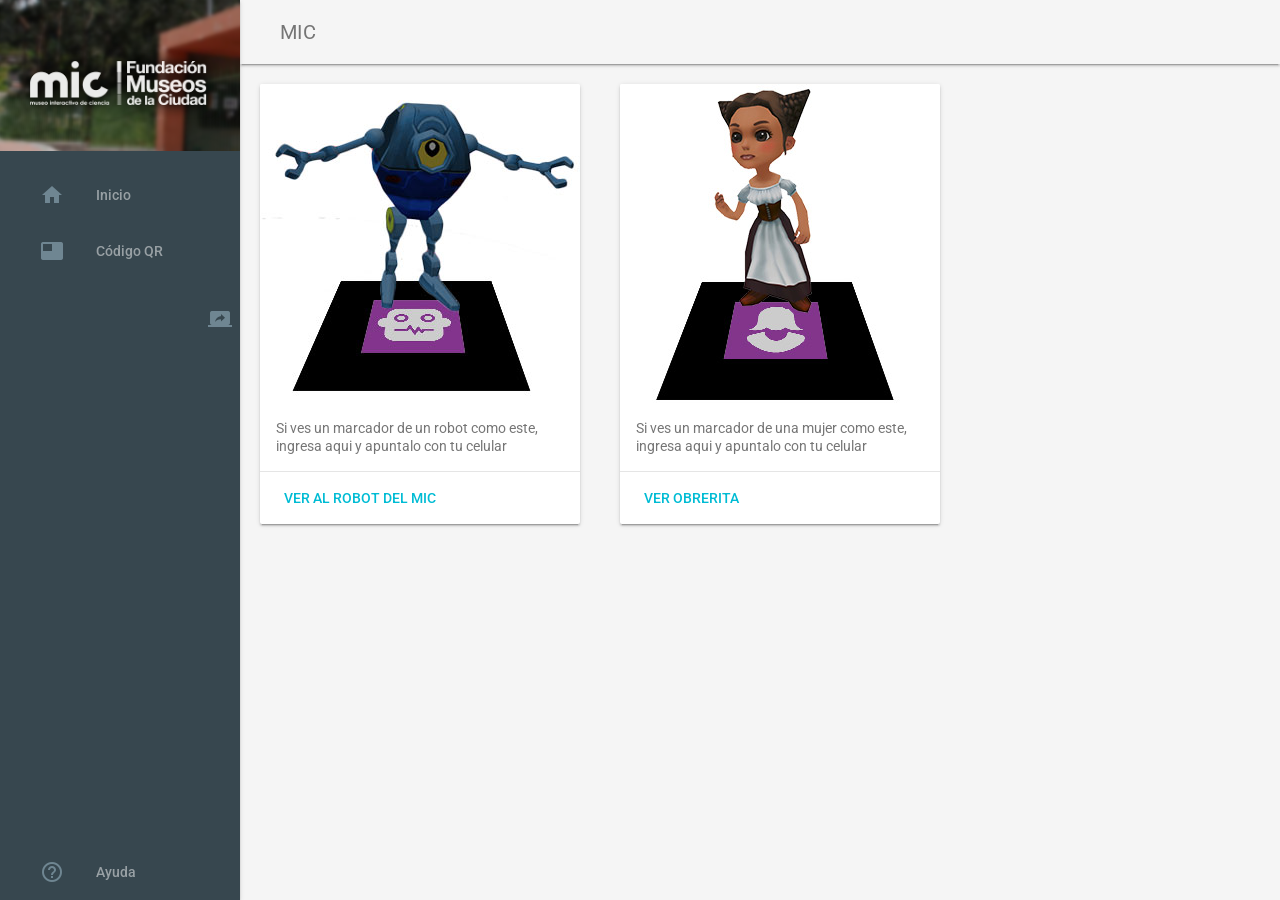
==== www/ar.html @ 8c967449 "Add files via upload" ====
<!doctype html>
<!--
  Material Design Lite
  Copyright 2015 Google Inc. All rights reserved.

  Licensed under the Apache License, Version 2.0 (the "License");
  you may not use this file except in compliance with the License.
  You may obtain a copy of the License at

      https://www.apache.org/licenses/LICENSE-2.0

  Unless required by applicable law or agreed to in writing, software
  distributed under the License is distributed on an "AS IS" BASIS,
  WITHOUT WARRANTIES OR CONDITIONS OF ANY KIND, either express or implied.
  See the License for the specific language governing permissions and
  limitations under the License
-->
<html lang="en">
  <head>
    <meta charset="utf-8">
    <meta http-equiv="X-UA-Compatible" content="IE=edge">
    <meta name="description" content="A front-end template that helps you build fast, modern mobile web apps.">
    <meta name="viewport" content="width=device-width, initial-scale=1.0, minimum-scale=1.0">
    <title>MIC</title>

    <!-- Add to homescreen for Chrome on Android -->
    <meta name="mobile-web-app-capable" content="yes">
    <link rel="icon" sizes="192x192" href="images/android-desktop.png">

    <!-- Add to homescreen for Safari on iOS -->
    <meta name="apple-mobile-web-app-capable" content="yes">
    <meta name="apple-mobile-web-app-status-bar-style" content="black">
    <meta name="apple-mobile-web-app-title" content="Material Design Lite">
    <link rel="apple-touch-icon-precomposed" href="images/ios-desktop.png">

    <!-- Tile icon for Win8 (144x144 + tile color) -->
    <meta name="msapplication-TileImage" content="images/touch/ms-touch-icon-144x144-precomposed.png">
    <meta name="msapplication-TileColor" content="#3372DF">

    <link rel="shortcut icon" href="images/favicon.png">

    <!-- SEO: If your mobile URL is different from the desktop URL, add a canonical link to the desktop page https://developers.google.com/webmasters/smartphone-sites/feature-phones -->
    <!--
    <link rel="canonical" href="http://www.example.com/">
    -->

    <link rel="stylesheet" href="https://fonts.googleapis.com/css?family=Roboto:regular,bold,italic,thin,light,bolditalic,black,medium&amp;lang=en">
    <link rel="stylesheet" href="https://fonts.googleapis.com/icon?family=Material+Icons">
    <link rel="stylesheet" href="css/material.cyan-light_blue.min.css">
    <link rel="stylesheet" href="css/styles.css">
    <style>
    #view-source {
      position: fixed;
      display: block;
      right: 0;
      bottom: 0;
      margin-right: 40px;
      margin-bottom: 40px;
      z-index: 900;
    }
	

.demo-card-square.mdl-card {
  width: 320px;
  height: 440px;
  float:left;
  margin:20px;
}
.demo-card-square > .mdl-card__title_robot {
  color: #fff;
  background:
    url('img/robot.jpg') ;
}
.demo-card-square > .mdl-card__title_obrera {
  color: #fff;
  background:
    url('img/obrera.jpg') ;
}


    </style>
    
   <script type="text/javascript" src="js/checkConnection.js"></script>
  
  </head>
  
  <body onload="onLoad()" style="height:100%"> 
  
    <div class="demo-layout mdl-layout mdl-js-layout mdl-layout--fixed-drawer mdl-layout--fixed-header">
      <header class="demo-header mdl-layout__header mdl-color--grey-100 mdl-color-text--grey-600">
        <div class="mdl-layout__header-row">
          <span class="mdl-layout-title">MIC</span>
          <div class="mdl-layout-spacer"></div>          
        </div>
      </header>
      <div class="demo-drawer mdl-layout__drawer mdl-color--blue-grey-900 mdl-color-text--blue-grey-50">
        <header class="demo-drawer-header">
          <img src="img/logoMIC.png" alt="logo">          
        </header>
        <nav class="demo-navigation mdl-navigation mdl-color--blue-grey-800">
          <a class="mdl-navigation__link" href="index.html"><i class="mdl-color-text--blue-grey-400 material-icons" role="presentation">home</i>Inicio</a>
          <a class="mdl-navigation__link" href="qrcode.html"><i class="mdl-color-text--blue-grey-400 material-icons" role="presentation">featured_video</i>Código QR</a>
          <a class="mdl-navigation__link" href="ar_scanner.html"><i class="mdl-color-text--blue-grey-400 material-icons" role="presentation">mobile_screen_share</i>Realidad aumentada</a>
          
          <div class="mdl-layout-spacer"></div>
          <a class="mdl-navigation__link" href="ayuda.html"><i class="mdl-color-text--blue-grey-400 material-icons" role="presentation">help_outline</i>Ayuda<span class="visuallyhidden">Help</span></a>
        </nav>
      </div>
      <main class="mdl-layout__content mdl-color--grey-100">
           
      <!--begin marker1 -->
      	<!-- Square card -->
        <div class="demo-card-square mdl-card mdl-shadow--2dp">
          <div class="mdl-card__title_robot mdl-card--expand">
            <h2 class="mdl-card__title-text">Update</h2>
          </div>
          <div class="mdl-card__supporting-text">
            Si ves un marcador de un robot como este, ingresa aqui y apuntalo con tu celular  
          </div>
          <div class="mdl-card__actions mdl-card--border">
            <a class="mdl-button mdl-button--colored mdl-js-button mdl-js-ripple-effect" href="ar_scanner.html">
              Ver al robot del MIC
            </a>
          </div>
        </div>
        <!-- begin marker 2 -->
  
       <!-- Square card -->        
        <div class="demo-card-square mdl-card mdl-shadow--2dp">
          <div class="mdl-card__title_obrera mdl-card--expand">
            <h2 class="mdl-card__title-text">Update</h2>
          </div>
          <div class="mdl-card__supporting-text">
            Si ves un marcador de una mujer como este, ingresa aqui y apuntalo con tu celular
          </div>
          <div class="mdl-card__actions mdl-card--border">
            <a class="mdl-button mdl-button--colored mdl-js-button mdl-js-ripple-effect" href="ar_scanner.html">
              Ver Obrerita
            </a>
          </div>
        </div>   
        <!-- end markers --> 
    
      </main>
    </div> 
    <script type="text/javascript" src="cordova.js"></script>
    <script src="js/material.min.js"></script>
  </body>
</html>
---- www/css/material.cyan-light_blue.min.css ----
/**
 * material-design-lite - Material Design Components in CSS, JS and HTML
 * @version v1.3.0
 * @license Apache-2.0
 * @copyright 2015 Google, Inc.
 * @link https://github.com/google/material-design-lite
 */
@charset "UTF-8";html{color:rgba(0,0,0,.87)}::-moz-selection{background:#b3d4fc;text-shadow:none}::selection{background:#b3d4fc;text-shadow:none}hr{display:block;height:1px;border:0;border-top:1px solid #ccc;margin:1em 0;padding:0}audio,canvas,iframe,img,svg,video{vertical-align:middle}fieldset{border:0;margin:0;padding:0}textarea{resize:vertical}.browserupgrade{margin:.2em 0;background:#ccc;color:#000;padding:.2em 0}.hidden{display:none!important}.visuallyhidden{border:0;clip:rect(0 0 0 0);height:1px;margin:-1px;overflow:hidden;padding:0;position:absolute;width:1px}.visuallyhidden.focusable:active,.visuallyhidden.focusable:focus{clip:auto;height:auto;margin:0;overflow:visible;position:static;width:auto}.invisible{visibility:hidden}.clearfix:before,.clearfix:after{content:" ";display:table}.clearfix:after{clear:both}@media print{*,*:before,*:after,*:first-letter{background:transparent!important;color:#000!important;box-shadow:none!important}a,a:visited{text-decoration:underline}a[href]:after{content:" (" attr(href)")"}abbr[title]:after{content:" (" attr(title)")"}a[href^="#"]:after,a[href^="javascript:"]:after{content:""}pre,blockquote{border:1px solid #999;page-break-inside:avoid}thead{display:table-header-group}tr,img{page-break-inside:avoid}img{max-width:100%!important}p,h2,h3{orphans:3;widows:3}h2,h3{page-break-after:avoid}}a,.mdl-accordion,.mdl-button,.mdl-card,.mdl-checkbox,.mdl-dropdown-menu,.mdl-icon-toggle,.mdl-item,.mdl-radio,.mdl-slider,.mdl-switch,.mdl-tabs__tab{-webkit-tap-highlight-color:transparent;-webkit-tap-highlight-color:rgba(255,255,255,0)}html{width:100%;height:100%;-ms-touch-action:manipulation;touch-action:manipulation}body{width:100%;min-height:100%}main{display:block}*[hidden]{display:none!important}html,body{font-family:"Helvetica","Arial",sans-serif;font-size:14px;font-weight:400;line-height:20px}h1,h2,h3,h4,h5,h6,p{padding:0}h1 small,h2 small,h3 small,h4 small,h5 small,h6 small{font-family:"Roboto","Helvetica","Arial",sans-serif;font-weight:400;line-height:1.35;letter-spacing:-.02em;opacity:.54;font-size:.6em}h1{font-size:56px;line-height:1.35;letter-spacing:-.02em;margin:24px 0}h1,h2{font-family:"Roboto","Helvetica","Arial",sans-serif;font-weight:400}h2{font-size:45px;line-height:48px}h2,h3{margin:24px 0}h3{font-size:34px;line-height:40px}h3,h4{font-family:"Roboto","Helvetica","Arial",sans-serif;font-weight:400}h4{font-size:24px;line-height:32px;-moz-osx-font-smoothing:grayscale;margin:24px 0 16px}h5{font-size:20px;font-weight:500;line-height:1;letter-spacing:.02em}h5,h6{font-family:"Roboto","Helvetica","Arial",sans-serif;margin:24px 0 16px}h6{font-size:16px;letter-spacing:.04em}h6,p{font-weight:400;line-height:24px}p{font-size:14px;letter-spacing:0;margin:0 0 16px}a{color:rgb(64,196,255);font-weight:500}blockquote{font-family:"Roboto","Helvetica","Arial",sans-serif;position:relative;font-size:24px;font-weight:300;font-style:italic;line-height:1.35;letter-spacing:.08em}blockquote:before{position:absolute;left:-.5em;content:'“'}blockquote:after{content:'”';margin-left:-.05em}mark{background-color:#f4ff81}dt{font-weight:700}address{font-size:12px;line-height:1;font-style:normal}address,ul,ol{font-weight:400;letter-spacing:0}ul,ol{font-size:14px;line-height:24px}.mdl-typography--display-4,.mdl-typography--display-4-color-contrast{font-family:"Roboto","Helvetica","Arial",sans-serif;font-size:112px;font-weight:300;line-height:1;letter-spacing:-.04em}.mdl-typography--display-4-color-contrast{opacity:.54}.mdl-typography--display-3,.mdl-typography--display-3-color-contrast{font-family:"Roboto","Helvetica","Arial",sans-serif;font-size:56px;font-weight:400;line-height:1.35;letter-spacing:-.02em}.mdl-typography--display-3-color-contrast{opacity:.54}.mdl-typography--display-2,.mdl-typography--display-2-color-contrast{font-family:"Roboto","Helvetica","Arial",sans-serif;font-size:45px;font-weight:400;line-height:48px}.mdl-typography--display-2-color-contrast{opacity:.54}.mdl-typography--display-1,.mdl-typography--display-1-color-contrast{font-family:"Roboto","Helvetica","Arial",sans-serif;font-size:34px;font-weight:400;line-height:40px}.mdl-typography--display-1-color-contrast{opacity:.54}.mdl-typography--headline,.mdl-typography--headline-color-contrast{font-family:"Roboto","Helvetica","Arial",sans-serif;font-size:24px;font-weight:400;line-height:32px;-moz-osx-font-smoothing:grayscale}.mdl-typography--headline-color-contrast{opacity:.87}.mdl-typography--title,.mdl-typography--title-color-contrast{font-family:"Roboto","Helvetica","Arial",sans-serif;font-size:20px;font-weight:500;line-height:1;letter-spacing:.02em}.mdl-typography--title-color-contrast{opacity:.87}.mdl-typography--subhead,.mdl-typography--subhead-color-contrast{font-family:"Roboto","Helvetica","Arial",sans-serif;font-size:16px;font-weight:400;line-height:24px;letter-spacing:.04em}.mdl-typography--subhead-color-contrast{opacity:.87}.mdl-typography--body-2,.mdl-typography--body-2-color-contrast{font-size:14px;font-weight:700;line-height:24px;letter-spacing:0}.mdl-typography--body-2-color-contrast{opacity:.87}.mdl-typography--body-1,.mdl-typography--body-1-color-contrast{font-size:14px;font-weight:400;line-height:24px;letter-spacing:0}.mdl-typography--body-1-color-contrast{opacity:.87}.mdl-typography--body-2-force-preferred-font,.mdl-typography--body-2-force-preferred-font-color-contrast{font-family:"Roboto","Helvetica","Arial",sans-serif;font-size:14px;font-weight:500;line-height:24px;letter-spacing:0}.mdl-typography--body-2-force-preferred-font-color-contrast{opacity:.87}.mdl-typography--body-1-force-preferred-font,.mdl-typography--body-1-force-preferred-font-color-contrast{font-family:"Roboto","Helvetica","Arial",sans-serif;font-size:14px;font-weight:400;line-height:24px;letter-spacing:0}.mdl-typography--body-1-force-preferred-font-color-contrast{opacity:.87}.mdl-typography--caption,.mdl-typography--caption-force-preferred-font{font-size:12px;font-weight:400;line-height:1;letter-spacing:0}.mdl-typography--caption-force-preferred-font{font-family:"Roboto","Helvetica","Arial",sans-serif}.mdl-typography--caption-color-contrast,.mdl-typography--caption-force-preferred-font-color-contrast{font-size:12px;font-weight:400;line-height:1;letter-spacing:0;opacity:.54}.mdl-typography--caption-force-preferred-font-color-contrast,.mdl-typography--menu{font-family:"Roboto","Helvetica","Arial",sans-serif}.mdl-typography--menu{font-size:14px;font-weight:500;line-height:1;letter-spacing:0}.mdl-typography--menu-color-contrast{opacity:.87}.mdl-typography--menu-color-contrast,.mdl-typography--button,.mdl-typography--button-color-contrast{font-family:"Roboto","Helvetica","Arial",sans-serif;font-size:14px;font-weight:500;line-height:1;letter-spacing:0}.mdl-typography--button,.mdl-typography--button-color-contrast{text-transform:uppercase}.mdl-typography--button-color-contrast{opacity:.87}.mdl-typography--text-left{text-align:left}.mdl-typography--text-right{text-align:right}.mdl-typography--text-center{text-align:center}.mdl-typography--text-justify{text-align:justify}.mdl-typography--text-nowrap{white-space:nowrap}.mdl-typography--text-lowercase{text-transform:lowercase}.mdl-typography--text-uppercase{text-transform:uppercase}.mdl-typography--text-capitalize{text-transform:capitalize}.mdl-typography--font-thin{font-weight:200!important}.mdl-typography--font-light{font-weight:300!important}.mdl-typography--font-regular{font-weight:400!important}.mdl-typography--font-medium{font-weight:500!important}.mdl-typography--font-bold{font-weight:700!important}.mdl-typography--font-black{font-weight:900!important}.material-icons{font-family:'Material Icons';font-weight:400;font-style:normal;font-size:24px;line-height:1;letter-spacing:normal;text-transform:none;display:inline-block;word-wrap:normal;-moz-font-feature-settings:'liga';font-feature-settings:'liga';-webkit-font-feature-settings:'liga';-webkit-font-smoothing:antialiased}.mdl-color-text--red{color:#f44336 !important}.mdl-color--red{background-color:#f44336 !important}.mdl-color-text--red-50{color:#ffebee !important}.mdl-color--red-50{background-color:#ffebee !important}.mdl-color-text--red-100{color:#ffcdd2 !important}.mdl-color--red-100{background-color:#ffcdd2 !important}.mdl-color-text--red-200{color:#ef9a9a !important}.mdl-color--red-200{background-color:#ef9a9a !important}.mdl-color-text--red-300{color:#e57373 !important}.mdl-color--red-300{background-color:#e57373 !important}.mdl-color-text--red-400{color:#ef5350 !important}.mdl-color--red-400{background-color:#ef5350 !important}.mdl-color-text--red-500{color:#f44336 !important}.mdl-color--red-500{background-color:#f44336 !important}.mdl-color-text--red-600{color:#e53935 !important}.mdl-color--red-600{background-color:#e53935 !important}.mdl-color-text--red-700{color:#d32f2f !important}.mdl-color--red-700{background-color:#d32f2f !important}.mdl-color-text--red-800{color:#c62828 !important}.mdl-color--red-800{background-color:#c62828 !important}.mdl-color-text--red-900{color:#b71c1c !important}.mdl-color--red-900{background-color:#b71c1c !important}.mdl-color-text--red-A100{color:#ff8a80 !important}.mdl-color--red-A100{background-color:#ff8a80 !important}.mdl-color-text--red-A200{color:#ff5252 !important}.mdl-color--red-A200{background-color:#ff5252 !important}.mdl-color-text--red-A400{color:#ff1744 !important}.mdl-color--red-A400{background-color:#ff1744 !important}.mdl-color-text--red-A700{color:#d50000 !important}.mdl-color--red-A700{background-color:#d50000 !important}.mdl-color-text--pink{color:#e91e63 !important}.mdl-color--pink{background-color:#e91e63 !important}.mdl-color-text--pink-50{color:#fce4ec !important}.mdl-color--pink-50{background-color:#fce4ec !important}.mdl-color-text--pink-100{color:#f8bbd0 !important}.mdl-color--pink-100{background-color:#f8bbd0 !important}.mdl-color-text--pink-200{color:#f48fb1 !important}.mdl-color--pink-200{background-color:#f48fb1 !important}.mdl-color-text--pink-300{color:#f06292 !important}.mdl-color--pink-300{background-color:#f06292 !important}.mdl-color-text--pink-400{color:#ec407a !important}.mdl-color--pink-400{background-color:#ec407a !important}.mdl-color-text--pink-500{color:#e91e63 !important}.mdl-color--pink-500{background-color:#e91e63 !important}.mdl-color-text--pink-600{color:#d81b60 !important}.mdl-color--pink-600{background-color:#d81b60 !important}.mdl-color-text--pink-700{color:#c2185b !important}.mdl-color--pink-700{background-color:#c2185b !important}.mdl-color-text--pink-800{color:#ad1457 !important}.mdl-color--pink-800{background-color:#ad1457 !important}.mdl-color-text--pink-900{color:#880e4f !important}.mdl-color--pink-900{background-color:#880e4f !important}.mdl-color-text--pink-A100{color:#ff80ab !important}.mdl-color--pink-A100{background-color:#ff80ab !important}.mdl-color-text--pink-A200{color:#ff4081 !important}.mdl-color--pink-A200{background-color:#ff4081 !important}.mdl-color-text--pink-A400{color:#f50057 !important}.mdl-color--pink-A400{background-color:#f50057 !important}.mdl-color-text--pink-A700{color:#c51162 !important}.mdl-color--pink-A700{background-color:#c51162 !important}.mdl-color-text--purple{color:#9c27b0 !important}.mdl-color--purple{background-color:#9c27b0 !important}.mdl-color-text--purple-50{color:#f3e5f5 !important}.mdl-color--purple-50{background-color:#f3e5f5 !important}.mdl-color-text--purple-100{color:#e1bee7 !important}.mdl-color--purple-100{background-color:#e1bee7 !important}.mdl-color-text--purple-200{color:#ce93d8 !important}.mdl-color--purple-200{background-color:#ce93d8 !important}.mdl-color-text--purple-300{color:#ba68c8 !important}.mdl-color--purple-300{background-color:#ba68c8 !important}.mdl-color-text--purple-400{color:#ab47bc !important}.mdl-color--purple-400{background-color:#ab47bc !important}.mdl-color-text--purple-500{color:#9c27b0 !important}.mdl-color--purple-500{background-color:#9c27b0 !important}.mdl-color-text--purple-600{color:#8e24aa !important}.mdl-color--purple-600{background-color:#8e24aa !important}.mdl-color-text--purple-700{color:#7b1fa2 !important}.mdl-color--purple-700{background-color:#7b1fa2 !important}.mdl-color-text--purple-800{color:#6a1b9a !important}.mdl-color--purple-800{background-color:#6a1b9a !important}.mdl-color-text--purple-900{color:#4a148c !important}.mdl-color--purple-900{background-color:#4a148c !important}.mdl-color-text--purple-A100{color:#ea80fc !important}.mdl-color--purple-A100{background-color:#ea80fc !important}.mdl-color-text--purple-A200{color:#e040fb !important}.mdl-color--purple-A200{background-color:#e040fb !important}.mdl-color-text--purple-A400{color:#d500f9 !important}.mdl-color--purple-A400{background-color:#d500f9 !important}.mdl-color-text--purple-A700{color:#a0f !important}.mdl-color--purple-A700{background-color:#a0f !important}.mdl-color-text--deep-purple{color:#673ab7 !important}.mdl-color--deep-purple{background-color:#673ab7 !important}.mdl-color-text--deep-purple-50{color:#ede7f6 !important}.mdl-color--deep-purple-50{background-color:#ede7f6 !important}.mdl-color-text--deep-purple-100{color:#d1c4e9 !important}.mdl-color--deep-purple-100{background-color:#d1c4e9 !important}.mdl-color-text--deep-purple-200{color:#b39ddb !important}.mdl-color--deep-purple-200{background-color:#b39ddb !important}.mdl-color-text--deep-purple-300{color:#9575cd !important}.mdl-color--deep-purple-300{background-color:#9575cd !important}.mdl-color-text--deep-purple-400{color:#7e57c2 !important}.mdl-color--deep-purple-400{background-color:#7e57c2 !important}.mdl-color-text--deep-purple-500{color:#673ab7 !important}.mdl-color--deep-purple-500{background-color:#673ab7 !important}.mdl-color-text--deep-purple-600{color:#5e35b1 !important}.mdl-color--deep-purple-600{background-color:#5e35b1 !important}.mdl-color-text--deep-purple-700{color:#512da8 !important}.mdl-color--deep-purple-700{background-color:#512da8 !important}.mdl-color-text--deep-purple-800{color:#4527a0 !important}.mdl-color--deep-purple-800{background-color:#4527a0 !important}.mdl-color-text--deep-purple-900{color:#311b92 !important}.mdl-color--deep-purple-900{background-color:#311b92 !important}.mdl-color-text--deep-purple-A100{color:#b388ff !important}.mdl-color--deep-purple-A100{background-color:#b388ff !important}.mdl-color-text--deep-purple-A200{color:#7c4dff !important}.mdl-color--deep-purple-A200{background-color:#7c4dff !important}.mdl-color-text--deep-purple-A400{color:#651fff !important}.mdl-color--deep-purple-A400{background-color:#651fff !important}.mdl-color-text--deep-purple-A700{color:#6200ea !important}.mdl-color--deep-purple-A700{background-color:#6200ea !important}.mdl-color-text--indigo{color:#3f51b5 !important}.mdl-color--indigo{background-color:#3f51b5 !important}.mdl-color-text--indigo-50{color:#e8eaf6 !important}.mdl-color--indigo-50{background-color:#e8eaf6 !important}.mdl-color-text--indigo-100{color:#c5cae9 !important}.mdl-color--indigo-100{background-color:#c5cae9 !important}.mdl-color-text--indigo-200{color:#9fa8da !important}.mdl-color--indigo-200{background-color:#9fa8da !important}.mdl-color-text--indigo-300{color:#7986cb !important}.mdl-color--indigo-300{background-color:#7986cb !important}.mdl-color-text--indigo-400{color:#5c6bc0 !important}.mdl-color--indigo-400{background-color:#5c6bc0 !important}.mdl-color-text--indigo-500{color:#3f51b5 !important}.mdl-color--indigo-500{background-color:#3f51b5 !important}.mdl-color-text--indigo-600{color:#3949ab !important}.mdl-color--indigo-600{background-color:#3949ab !important}.mdl-color-text--indigo-700{color:#303f9f !important}.mdl-color--indigo-700{background-color:#303f9f !important}.mdl-color-text--indigo-800{color:#283593 !important}.mdl-color--indigo-800{background-color:#283593 !important}.mdl-color-text--indigo-900{color:#1a237e !important}.mdl-color--indigo-900{background-color:#1a237e !important}.mdl-color-text--indigo-A100{color:#8c9eff !important}.mdl-color--indigo-A100{background-color:#8c9eff !important}.mdl-color-text--indigo-A200{color:#536dfe !important}.mdl-color--indigo-A200{background-color:#536dfe !important}.mdl-color-text--indigo-A400{color:#3d5afe !important}.mdl-color--indigo-A400{background-color:#3d5afe !important}.mdl-color-text--indigo-A700{color:#304ffe !important}.mdl-color--indigo-A700{background-color:#304ffe !important}.mdl-color-text--blue{color:#2196f3 !important}.mdl-color--blue{background-color:#2196f3 !important}.mdl-color-text--blue-50{color:#e3f2fd !important}.mdl-color--blue-50{background-color:#e3f2fd !important}.mdl-color-text--blue-100{color:#bbdefb !important}.mdl-color--blue-100{background-color:#bbdefb !important}.mdl-color-text--blue-200{color:#90caf9 !important}.mdl-color--blue-200{background-color:#90caf9 !important}.mdl-color-text--blue-300{color:#64b5f6 !important}.mdl-color--blue-300{background-color:#64b5f6 !important}.mdl-color-text--blue-400{color:#42a5f5 !important}.mdl-color--blue-400{background-color:#42a5f5 !important}.mdl-color-text--blue-500{color:#2196f3 !important}.mdl-color--blue-500{background-color:#2196f3 !important}.mdl-color-text--blue-600{color:#1e88e5 !important}.mdl-color--blue-600{background-color:#1e88e5 !important}.mdl-color-text--blue-700{color:#1976d2 !important}.mdl-color--blue-700{background-color:#1976d2 !important}.mdl-color-text--blue-800{color:#1565c0 !important}.mdl-color--blue-800{background-color:#1565c0 !important}.mdl-color-text--blue-900{color:#0d47a1 !important}.mdl-color--blue-900{background-color:#0d47a1 !important}.mdl-color-text--blue-A100{color:#82b1ff !important}.mdl-color--blue-A100{background-color:#82b1ff !important}.mdl-color-text--blue-A200{color:#448aff !important}.mdl-color--blue-A200{background-color:#448aff !important}.mdl-color-text--blue-A400{color:#2979ff !important}.mdl-color--blue-A400{background-color:#2979ff !important}.mdl-color-text--blue-A700{color:#2962ff !important}.mdl-color--blue-A700{background-color:#2962ff !important}.mdl-color-text--light-blue{color:#03a9f4 !important}.mdl-color--light-blue{background-color:#03a9f4 !important}.mdl-color-text--light-blue-50{color:#e1f5fe !important}.mdl-color--light-blue-50{background-color:#e1f5fe !important}.mdl-color-text--light-blue-100{color:#b3e5fc !important}.mdl-color--light-blue-100{background-color:#b3e5fc !important}.mdl-color-text--light-blue-200{color:#81d4fa !important}.mdl-color--light-blue-200{background-color:#81d4fa !important}.mdl-color-text--light-blue-300{color:#4fc3f7 !important}.mdl-color--light-blue-300{background-color:#4fc3f7 !important}.mdl-color-text--light-blue-400{color:#29b6f6 !important}.mdl-color--light-blue-400{background-color:#29b6f6 !important}.mdl-color-text--light-blue-500{color:#03a9f4 !important}.mdl-color--light-blue-500{background-color:#03a9f4 !important}.mdl-color-text--light-blue-600{color:#039be5 !important}.mdl-color--light-blue-600{background-color:#039be5 !important}.mdl-color-text--light-blue-700{color:#0288d1 !important}.mdl-color--light-blue-700{background-color:#0288d1 !important}.mdl-color-text--light-blue-800{color:#0277bd !important}.mdl-color--light-blue-800{background-color:#0277bd !important}.mdl-color-text--light-blue-900{color:#01579b !important}.mdl-color--light-blue-900{background-color:#01579b !important}.mdl-color-text--light-blue-A100{color:#80d8ff !important}.mdl-color--light-blue-A100{background-color:#80d8ff !important}.mdl-color-text--light-blue-A200{color:#40c4ff !important}.mdl-color--light-blue-A200{background-color:#40c4ff !important}.mdl-color-text--light-blue-A400{color:#00b0ff !important}.mdl-color--light-blue-A400{background-color:#00b0ff !important}.mdl-color-text--light-blue-A700{color:#0091ea !important}.mdl-color--light-blue-A700{background-color:#0091ea !important}.mdl-color-text--cyan{color:#00bcd4 !important}.mdl-color--cyan{background-color:#00bcd4 !important}.mdl-color-text--cyan-50{color:#e0f7fa !important}.mdl-color--cyan-50{background-color:#e0f7fa !important}.mdl-color-text--cyan-100{color:#b2ebf2 !important}.mdl-color--cyan-100{background-color:#b2ebf2 !important}.mdl-color-text--cyan-200{color:#80deea !important}.mdl-color--cyan-200{background-color:#80deea !important}.mdl-color-text--cyan-300{color:#4dd0e1 !important}.mdl-color--cyan-300{background-color:#4dd0e1 !important}.mdl-color-text--cyan-400{color:#26c6da !important}.mdl-color--cyan-400{background-color:#26c6da !important}.mdl-color-text--cyan-500{color:#00bcd4 !important}.mdl-color--cyan-500{background-color:#00bcd4 !important}.mdl-color-text--cyan-600{color:#00acc1 !important}.mdl-color--cyan-600{background-color:#00acc1 !important}.mdl-color-text--cyan-700{color:#0097a7 !important}.mdl-color--cyan-700{background-color:#0097a7 !important}.mdl-color-text--cyan-800{color:#00838f !important}.mdl-color--cyan-800{background-color:#00838f !important}.mdl-color-text--cyan-900{color:#006064 !important}.mdl-color--cyan-900{background-color:#006064 !important}.mdl-color-text--cyan-A100{color:#84ffff !important}.mdl-color--cyan-A100{background-color:#84ffff !important}.mdl-color-text--cyan-A200{color:#18ffff !important}.mdl-color--cyan-A200{background-color:#18ffff !important}.mdl-color-text--cyan-A400{color:#00e5ff !important}.mdl-color--cyan-A400{background-color:#00e5ff !important}.mdl-color-text--cyan-A700{color:#00b8d4 !important}.mdl-color--cyan-A700{background-color:#00b8d4 !important}.mdl-color-text--teal{color:#009688 !important}.mdl-color--teal{background-color:#009688 !important}.mdl-color-text--teal-50{color:#e0f2f1 !important}.mdl-color--teal-50{background-color:#e0f2f1 !important}.mdl-color-text--teal-100{color:#b2dfdb !important}.mdl-color--teal-100{background-color:#b2dfdb !important}.mdl-color-text--teal-200{color:#80cbc4 !important}.mdl-color--teal-200{background-color:#80cbc4 !important}.mdl-color-text--teal-300{color:#4db6ac !important}.mdl-color--teal-300{background-color:#4db6ac !important}.mdl-color-text--teal-400{color:#26a69a !important}.mdl-color--teal-400{background-color:#26a69a !important}.mdl-color-text--teal-500{color:#009688 !important}.mdl-color--teal-500{background-color:#009688 !important}.mdl-color-text--teal-600{color:#00897b !important}.mdl-color--teal-600{background-color:#00897b !important}.mdl-color-text--teal-700{color:#00796b !important}.mdl-color--teal-700{background-color:#00796b !important}.mdl-color-text--teal-800{color:#00695c !important}.mdl-color--teal-800{background-color:#00695c !important}.mdl-color-text--teal-900{color:#004d40 !important}.mdl-color--teal-900{background-color:#004d40 !important}.mdl-color-text--teal-A100{color:#a7ffeb !important}.mdl-color--teal-A100{background-color:#a7ffeb !important}.mdl-color-text--teal-A200{color:#64ffda !important}.mdl-color--teal-A200{background-color:#64ffda !important}.mdl-color-text--teal-A400{color:#1de9b6 !important}.mdl-color--teal-A400{background-color:#1de9b6 !important}.mdl-color-text--teal-A700{color:#00bfa5 !important}.mdl-color--teal-A700{background-color:#00bfa5 !important}.mdl-color-text--green{color:#4caf50 !important}.mdl-color--green{background-color:#4caf50 !important}.mdl-color-text--green-50{color:#e8f5e9 !important}.mdl-color--green-50{background-color:#e8f5e9 !important}.mdl-color-text--green-100{color:#c8e6c9 !important}.mdl-color--green-100{background-color:#c8e6c9 !important}.mdl-color-text--green-200{color:#a5d6a7 !important}.mdl-color--green-200{background-color:#a5d6a7 !important}.mdl-color-text--green-300{color:#81c784 !important}.mdl-color--green-300{background-color:#81c784 !important}.mdl-color-text--green-400{color:#66bb6a !important}.mdl-color--green-400{background-color:#66bb6a !important}.mdl-color-text--green-500{color:#4caf50 !important}.mdl-color--green-500{background-color:#4caf50 !important}.mdl-color-text--green-600{color:#43a047 !important}.mdl-color--green-600{background-color:#43a047 !important}.mdl-color-text--green-700{color:#388e3c !important}.mdl-color--green-700{background-color:#388e3c !important}.mdl-color-text--green-800{color:#2e7d32 !important}.mdl-color--green-800{background-color:#2e7d32 !important}.mdl-color-text--green-900{color:#1b5e20 !important}.mdl-color--green-900{background-color:#1b5e20 !important}.mdl-color-text--green-A100{color:#b9f6ca !important}.mdl-color--green-A100{background-color:#b9f6ca !important}.mdl-color-text--green-A200{color:#69f0ae !important}.mdl-color--green-A200{background-color:#69f0ae !important}.mdl-color-text--green-A400{color:#00e676 !important}.mdl-color--green-A400{background-color:#00e676 !important}.mdl-color-text--green-A700{color:#00c853 !important}.mdl-color--green-A700{background-color:#00c853 !important}.mdl-color-text--light-green{color:#8bc34a !important}.mdl-color--light-green{background-color:#8bc34a !important}.mdl-color-text--light-green-50{color:#f1f8e9 !important}.mdl-color--light-green-50{background-color:#f1f8e9 !important}.mdl-color-text--light-green-100{color:#dcedc8 !important}.mdl-color--light-green-100{background-color:#dcedc8 !important}.mdl-color-text--light-green-200{color:#c5e1a5 !important}.mdl-color--light-green-200{background-color:#c5e1a5 !important}.mdl-color-text--light-green-300{color:#aed581 !important}.mdl-color--light-green-300{background-color:#aed581 !important}.mdl-color-text--light-green-400{color:#9ccc65 !important}.mdl-color--light-green-400{background-color:#9ccc65 !important}.mdl-color-text--light-green-500{color:#8bc34a !important}.mdl-color--light-green-500{background-color:#8bc34a !important}.mdl-color-text--light-green-600{color:#7cb342 !important}.mdl-color--light-green-600{background-color:#7cb342 !important}.mdl-color-text--light-green-700{color:#689f38 !important}.mdl-color--light-green-700{background-color:#689f38 !important}.mdl-color-text--light-green-800{color:#558b2f !important}.mdl-color--light-green-800{background-color:#558b2f !important}.mdl-color-text--light-green-900{color:#33691e !important}.mdl-color--light-green-900{background-color:#33691e !important}.mdl-color-text--light-green-A100{color:#ccff90 !important}.mdl-color--light-green-A100{background-color:#ccff90 !important}.mdl-color-text--light-green-A200{color:#b2ff59 !important}.mdl-color--light-green-A200{background-color:#b2ff59 !important}.mdl-color-text--light-green-A400{color:#76ff03 !important}.mdl-color--light-green-A400{background-color:#76ff03 !important}.mdl-color-text--light-green-A700{color:#64dd17 !important}.mdl-color--light-green-A700{background-color:#64dd17 !important}.mdl-color-text--lime{color:#cddc39 !important}.mdl-color--lime{background-color:#cddc39 !important}.mdl-color-text--lime-50{color:#f9fbe7 !important}.mdl-color--lime-50{background-color:#f9fbe7 !important}.mdl-color-text--lime-100{color:#f0f4c3 !important}.mdl-color--lime-100{background-color:#f0f4c3 !important}.mdl-color-text--lime-200{color:#e6ee9c !important}.mdl-color--lime-200{background-color:#e6ee9c !important}.mdl-color-text--lime-300{color:#dce775 !important}.mdl-color--lime-300{background-color:#dce775 !important}.mdl-color-text--lime-400{color:#d4e157 !important}.mdl-color--lime-400{background-color:#d4e157 !important}.mdl-color-text--lime-500{color:#cddc39 !important}.mdl-color--lime-500{background-color:#cddc39 !important}.mdl-color-text--lime-600{color:#c0ca33 !important}.mdl-color--lime-600{background-color:#c0ca33 !important}.mdl-color-text--lime-700{color:#afb42b !important}.mdl-color--lime-700{background-color:#afb42b !important}.mdl-color-text--lime-800{color:#9e9d24 !important}.mdl-color--lime-800{background-color:#9e9d24 !important}.mdl-color-text--lime-900{color:#827717 !important}.mdl-color--lime-900{background-color:#827717 !important}.mdl-color-text--lime-A100{color:#f4ff81 !important}.mdl-color--lime-A100{background-color:#f4ff81 !important}.mdl-color-text--lime-A200{color:#eeff41 !important}.mdl-color--lime-A200{background-color:#eeff41 !important}.mdl-color-text--lime-A400{color:#c6ff00 !important}.mdl-color--lime-A400{background-color:#c6ff00 !important}.mdl-color-text--lime-A700{color:#aeea00 !important}.mdl-color--lime-A700{background-color:#aeea00 !important}.mdl-color-text--yellow{color:#ffeb3b !important}.mdl-color--yellow{background-color:#ffeb3b !important}.mdl-color-text--yellow-50{color:#fffde7 !important}.mdl-color--yellow-50{background-color:#fffde7 !important}.mdl-color-text--yellow-100{color:#fff9c4 !important}.mdl-color--yellow-100{background-color:#fff9c4 !important}.mdl-color-text--yellow-200{color:#fff59d !important}.mdl-color--yellow-200{background-color:#fff59d !important}.mdl-color-text--yellow-300{color:#fff176 !important}.mdl-color--yellow-300{background-color:#fff176 !important}.mdl-color-text--yellow-400{color:#ffee58 !important}.mdl-color--yellow-400{background-color:#ffee58 !important}.mdl-color-text--yellow-500{color:#ffeb3b !important}.mdl-color--yellow-500{background-color:#ffeb3b !important}.mdl-color-text--yellow-600{color:#fdd835 !important}.mdl-color--yellow-600{background-color:#fdd835 !important}.mdl-color-text--yellow-700{color:#fbc02d !important}.mdl-color--yellow-700{background-color:#fbc02d !important}.mdl-color-text--yellow-800{color:#f9a825 !important}.mdl-color--yellow-800{background-color:#f9a825 !important}.mdl-color-text--yellow-900{color:#f57f17 !important}.mdl-color--yellow-900{background-color:#f57f17 !important}.mdl-color-text--yellow-A100{color:#ffff8d !important}.mdl-color--yellow-A100{background-color:#ffff8d !important}.mdl-color-text--yellow-A200{color:#ff0 !important}.mdl-color--yellow-A200{background-color:#ff0 !important}.mdl-color-text--yellow-A400{color:#ffea00 !important}.mdl-color--yellow-A400{background-color:#ffea00 !important}.mdl-color-text--yellow-A700{color:#ffd600 !important}.mdl-color--yellow-A700{background-color:#ffd600 !important}.mdl-color-text--amber{color:#ffc107 !important}.mdl-color--amber{background-color:#ffc107 !important}.mdl-color-text--amber-50{color:#fff8e1 !important}.mdl-color--amber-50{background-color:#fff8e1 !important}.mdl-color-text--amber-100{color:#ffecb3 !important}.mdl-color--amber-100{background-color:#ffecb3 !important}.mdl-color-text--amber-200{color:#ffe082 !important}.mdl-color--amber-200{background-color:#ffe082 !important}.mdl-color-text--amber-300{color:#ffd54f !important}.mdl-color--amber-300{background-color:#ffd54f !important}.mdl-color-text--amber-400{color:#ffca28 !important}.mdl-color--amber-400{background-color:#ffca28 !important}.mdl-color-text--amber-500{color:#ffc107 !important}.mdl-color--amber-500{background-color:#ffc107 !important}.mdl-color-text--amber-600{color:#ffb300 !important}.mdl-color--amber-600{background-color:#ffb300 !important}.mdl-color-text--amber-700{color:#ffa000 !important}.mdl-color--amber-700{background-color:#ffa000 !important}.mdl-color-text--amber-800{color:#ff8f00 !important}.mdl-color--amber-800{background-color:#ff8f00 !important}.mdl-color-text--amber-900{color:#ff6f00 !important}.mdl-color--amber-900{background-color:#ff6f00 !important}.mdl-color-text--amber-A100{color:#ffe57f !important}.mdl-color--amber-A100{background-color:#ffe57f !important}.mdl-color-text--amber-A200{color:#ffd740 !important}.mdl-color--amber-A200{background-color:#ffd740 !important}.mdl-color-text--amber-A400{color:#ffc400 !important}.mdl-color--amber-A400{background-color:#ffc400 !important}.mdl-color-text--amber-A700{color:#ffab00 !important}.mdl-color--amber-A700{background-color:#ffab00 !important}.mdl-color-text--orange{color:#ff9800 !important}.mdl-color--orange{background-color:#ff9800 !important}.mdl-color-text--orange-50{color:#fff3e0 !important}.mdl-color--orange-50{background-color:#fff3e0 !important}.mdl-color-text--orange-100{color:#ffe0b2 !important}.mdl-color--orange-100{background-color:#ffe0b2 !important}.mdl-color-text--orange-200{color:#ffcc80 !important}.mdl-color--orange-200{background-color:#ffcc80 !important}.mdl-color-text--orange-300{color:#ffb74d !important}.mdl-color--orange-300{background-color:#ffb74d !important}.mdl-color-text--orange-400{color:#ffa726 !important}.mdl-color--orange-400{background-color:#ffa726 !important}.mdl-color-text--orange-500{color:#ff9800 !important}.mdl-color--orange-500{background-color:#ff9800 !important}.mdl-color-text--orange-600{color:#fb8c00 !important}.mdl-color--orange-600{background-color:#fb8c00 !important}.mdl-color-text--orange-700{color:#f57c00 !important}.mdl-color--orange-700{background-color:#f57c00 !important}.mdl-color-text--orange-800{color:#ef6c00 !important}.mdl-color--orange-800{background-color:#ef6c00 !important}.mdl-color-text--orange-900{color:#e65100 !important}.mdl-color--orange-900{background-color:#e65100 !important}.mdl-color-text--orange-A100{color:#ffd180 !important}.mdl-color--orange-A100{background-color:#ffd180 !important}.mdl-color-text--orange-A200{color:#ffab40 !important}.mdl-color--orange-A200{background-color:#ffab40 !important}.mdl-color-text--orange-A400{color:#ff9100 !important}.mdl-color--orange-A400{background-color:#ff9100 !important}.mdl-color-text--orange-A700{color:#ff6d00 !important}.mdl-color--orange-A700{background-color:#ff6d00 !important}.mdl-color-text--deep-orange{color:#ff5722 !important}.mdl-color--deep-orange{background-color:#ff5722 !important}.mdl-color-text--deep-orange-50{color:#fbe9e7 !important}.mdl-color--deep-orange-50{background-color:#fbe9e7 !important}.mdl-color-text--deep-orange-100{color:#ffccbc !important}.mdl-color--deep-orange-100{background-color:#ffccbc !important}.mdl-color-text--deep-orange-200{color:#ffab91 !important}.mdl-color--deep-orange-200{background-color:#ffab91 !important}.mdl-color-text--deep-orange-300{color:#ff8a65 !important}.mdl-color--deep-orange-300{background-color:#ff8a65 !important}.mdl-color-text--deep-orange-400{color:#ff7043 !important}.mdl-color--deep-orange-400{background-color:#ff7043 !important}.mdl-color-text--deep-orange-500{color:#ff5722 !important}.mdl-color--deep-orange-500{background-color:#ff5722 !important}.mdl-color-text--deep-orange-600{color:#f4511e !important}.mdl-color--deep-orange-600{background-color:#f4511e !important}.mdl-color-text--deep-orange-700{color:#e64a19 !important}.mdl-color--deep-orange-700{background-color:#e64a19 !important}.mdl-color-text--deep-orange-800{color:#d84315 !important}.mdl-color--deep-orange-800{background-color:#d84315 !important}.mdl-color-text--deep-orange-900{color:#bf360c !important}.mdl-color--deep-orange-900{background-color:#bf360c !important}.mdl-color-text--deep-orange-A100{color:#ff9e80 !important}.mdl-color--deep-orange-A100{background-color:#ff9e80 !important}.mdl-color-text--deep-orange-A200{color:#ff6e40 !important}.mdl-color--deep-orange-A200{background-color:#ff6e40 !important}.mdl-color-text--deep-orange-A400{color:#ff3d00 !important}.mdl-color--deep-orange-A400{background-color:#ff3d00 !important}.mdl-color-text--deep-orange-A700{color:#dd2c00 !important}.mdl-color--deep-orange-A700{background-color:#dd2c00 !important}.mdl-color-text--brown{color:#795548 !important}.mdl-color--brown{background-color:#795548 !important}.mdl-color-text--brown-50{color:#efebe9 !important}.mdl-color--brown-50{background-color:#efebe9 !important}.mdl-color-text--brown-100{color:#d7ccc8 !important}.mdl-color--brown-100{background-color:#d7ccc8 !important}.mdl-color-text--brown-200{color:#bcaaa4 !important}.mdl-color--brown-200{background-color:#bcaaa4 !important}.mdl-color-text--brown-300{color:#a1887f !important}.mdl-color--brown-300{background-color:#a1887f !important}.mdl-color-text--brown-400{color:#8d6e63 !important}.mdl-color--brown-400{background-color:#8d6e63 !important}.mdl-color-text--brown-500{color:#795548 !important}.mdl-color--brown-500{background-color:#795548 !important}.mdl-color-text--brown-600{color:#6d4c41 !important}.mdl-color--brown-600{background-color:#6d4c41 !important}.mdl-color-text--brown-700{color:#5d4037 !important}.mdl-color--brown-700{background-color:#5d4037 !important}.mdl-color-text--brown-800{color:#4e342e !important}.mdl-color--brown-800{background-color:#4e342e !important}.mdl-color-text--brown-900{color:#3e2723 !important}.mdl-color--brown-900{background-color:#3e2723 !important}.mdl-color-text--grey{color:#9e9e9e !important}.mdl-color--grey{background-color:#9e9e9e !important}.mdl-color-text--grey-50{color:#fafafa !important}.mdl-color--grey-50{background-color:#fafafa !important}.mdl-color-text--grey-100{color:#f5f5f5 !important}.mdl-color--grey-100{background-color:#f5f5f5 !important}.mdl-color-text--grey-200{color:#eee !important}.mdl-color--grey-200{background-color:#eee !important}.mdl-color-text--grey-300{color:#e0e0e0 !important}.mdl-color--grey-300{background-color:#e0e0e0 !important}.mdl-color-text--grey-400{color:#bdbdbd !important}.mdl-color--grey-400{background-color:#bdbdbd !important}.mdl-color-text--grey-500{color:#9e9e9e !important}.mdl-color--grey-500{background-color:#9e9e9e !important}.mdl-color-text--grey-600{color:#757575 !important}.mdl-color--grey-600{background-color:#757575 !important}.mdl-color-text--grey-700{color:#616161 !important}.mdl-color--grey-700{background-color:#616161 !important}.mdl-color-text--grey-800{color:#424242 !important}.mdl-color--grey-800{background-color:#424242 !important}.mdl-color-text--grey-900{color:#212121 !important}.mdl-color--grey-900{background-color:#212121 !important}.mdl-color-text--blue-grey{color:#607d8b !important}.mdl-color--blue-grey{background-color:#607d8b !important}.mdl-color-text--blue-grey-50{color:#eceff1 !important}.mdl-color--blue-grey-50{background-color:#eceff1 !important}.mdl-color-text--blue-grey-100{color:#cfd8dc !important}.mdl-color--blue-grey-100{background-color:#cfd8dc !important}.mdl-color-text--blue-grey-200{color:#b0bec5 !important}.mdl-color--blue-grey-200{background-color:#b0bec5 !important}.mdl-color-text--blue-grey-300{color:#90a4ae !important}.mdl-color--blue-grey-300{background-color:#90a4ae !important}.mdl-color-text--blue-grey-400{color:#78909c !important}.mdl-color--blue-grey-400{background-color:#78909c !important}.mdl-color-text--blue-grey-500{color:#607d8b !important}.mdl-color--blue-grey-500{background-color:#607d8b !important}.mdl-color-text--blue-grey-600{color:#546e7a !important}.mdl-color--blue-grey-600{background-color:#546e7a !important}.mdl-color-text--blue-grey-700{color:#455a64 !important}.mdl-color--blue-grey-700{background-color:#455a64 !important}.mdl-color-text--blue-grey-800{color:#37474f !important}.mdl-color--blue-grey-800{background-color:#37474f !important}.mdl-color-text--blue-grey-900{color:#263238 !important}.mdl-color--blue-grey-900{background-color:#263238 !important}.mdl-color--black{background-color:#000 !important}.mdl-color-text--black{color:#000 !important}.mdl-color--white{background-color:#fff !important}.mdl-color-text--white{color:#fff !important}.mdl-color--primary{background-color:rgb(0,188,212)!important}.mdl-color--primary-contrast{background-color:rgb(66,66,66)!important}.mdl-color--primary-dark{background-color:rgb(0,151,167)!important}.mdl-color--accent{background-color:rgb(64,196,255)!important}.mdl-color--accent-contrast{background-color:rgb(66,66,66)!important}.mdl-color-text--primary{color:rgb(0,188,212)!important}.mdl-color-text--primary-contrast{color:rgb(66,66,66)!important}.mdl-color-text--primary-dark{color:rgb(0,151,167)!important}.mdl-color-text--accent{color:rgb(64,196,255)!important}.mdl-color-text--accent-contrast{color:rgb(66,66,66)!important}.mdl-ripple{background:#000;border-radius:50%;height:50px;left:0;opacity:0;pointer-events:none;position:absolute;top:0;-webkit-transform:translate(-50%,-50%);transform:translate(-50%,-50%);width:50px;overflow:hidden}.mdl-ripple.is-animating{transition:transform .3s cubic-bezier(0,0,.2,1),width .3s cubic-bezier(0,0,.2,1),height .3s cubic-bezier(0,0,.2,1),opacity .6s cubic-bezier(0,0,.2,1);transition:transform .3s cubic-bezier(0,0,.2,1),width .3s cubic-bezier(0,0,.2,1),height .3s cubic-bezier(0,0,.2,1),opacity .6s cubic-bezier(0,0,.2,1),-webkit-transform .3s cubic-bezier(0,0,.2,1)}.mdl-ripple.is-visible{opacity:.3}.mdl-animation--default,.mdl-animation--fast-out-slow-in{transition-timing-function:cubic-bezier(.4,0,.2,1)}.mdl-animation--linear-out-slow-in{transition-timing-function:cubic-bezier(0,0,.2,1)}.mdl-animation--fast-out-linear-in{transition-timing-function:cubic-bezier(.4,0,1,1)}.mdl-badge{position:relative;white-space:nowrap;margin-right:24px}.mdl-badge:not([data-badge]){margin-right:auto}.mdl-badge[data-badge]:after{content:attr(data-badge);display:-webkit-flex;display:-ms-flexbox;display:flex;-webkit-flex-direction:row;-ms-flex-direction:row;flex-direction:row;-webkit-flex-wrap:wrap;-ms-flex-wrap:wrap;flex-wrap:wrap;-webkit-justify-content:center;-ms-flex-pack:center;justify-content:center;-webkit-align-content:center;-ms-flex-line-pack:center;align-content:center;-webkit-align-items:center;-ms-flex-align:center;align-items:center;position:absolute;top:-11px;right:-24px;font-family:"Roboto","Helvetica","Arial",sans-serif;font-weight:600;font-size:12px;width:22px;height:22px;border-radius:50%;background:rgb(64,196,255);color:rgb(66,66,66)}.mdl-button .mdl-badge[data-badge]:after{top:-10px;right:-5px}.mdl-badge.mdl-badge--no-background[data-badge]:after{color:rgb(64,196,255);background:rgba(66,66,66,.2);box-shadow:0 0 1px gray}.mdl-badge.mdl-badge--overlap{margin-right:10px}.mdl-badge.mdl-badge--overlap:after{right:-10px}.mdl-button{background:0 0;border:none;border-radius:2px;color:#000;position:relative;height:36px;margin:0;min-width:64px;padding:0 16px;display:inline-block;font-family:"Roboto","Helvetica","Arial",sans-serif;font-size:14px;font-weight:500;text-transform:uppercase;letter-spacing:0;overflow:hidden;will-change:box-shadow;transition:box-shadow .2s cubic-bezier(.4,0,1,1),background-color .2s cubic-bezier(.4,0,.2,1),color .2s cubic-bezier(.4,0,.2,1);outline:none;cursor:pointer;text-decoration:none;text-align:center;line-height:36px;vertical-align:middle}.mdl-button::-moz-focus-inner{border:0}.mdl-button:hover{background-color:rgba(158,158,158,.2)}.mdl-button:focus:not(:active){background-color:rgba(0,0,0,.12)}.mdl-button:active{background-color:rgba(158,158,158,.4)}.mdl-button.mdl-button--colored{color:rgb(0,188,212)}.mdl-button.mdl-button--colored:focus:not(:active){background-color:rgba(0,0,0,.12)}input.mdl-button[type="submit"]{-webkit-appearance:none}.mdl-button--raised{background:rgba(158,158,158,.2);box-shadow:0 2px 2px 0 rgba(0,0,0,.14),0 3px 1px -2px rgba(0,0,0,.2),0 1px 5px 0 rgba(0,0,0,.12)}.mdl-button--raised:active{box-shadow:0 4px 5px 0 rgba(0,0,0,.14),0 1px 10px 0 rgba(0,0,0,.12),0 2px 4px -1px rgba(0,0,0,.2);background-color:rgba(158,158,158,.4)}.mdl-button--raised:focus:not(:active){box-shadow:0 0 8px rgba(0,0,0,.18),0 8px 16px rgba(0,0,0,.36);background-color:rgba(158,158,158,.4)}.mdl-button--raised.mdl-button--colored{background:rgb(0,188,212);color:rgb(66,66,66)}.mdl-button--raised.mdl-button--colored:hover{background-color:rgb(0,188,212)}.mdl-button--raised.mdl-button--colored:active{background-color:rgb(0,188,212)}.mdl-button--raised.mdl-button--colored:focus:not(:active){background-color:rgb(0,188,212)}.mdl-button--raised.mdl-button--colored .mdl-ripple{background:rgb(66,66,66)}.mdl-button--fab{border-radius:50%;font-size:24px;height:56px;margin:auto;min-width:56px;width:56px;padding:0;overflow:hidden;background:rgba(158,158,158,.2);box-shadow:0 1px 1.5px 0 rgba(0,0,0,.12),0 1px 1px 0 rgba(0,0,0,.24);position:relative;line-height:normal}.mdl-button--fab .material-icons{position:absolute;top:50%;left:50%;-webkit-transform:translate(-12px,-12px);transform:translate(-12px,-12px);line-height:24px;width:24px}.mdl-button--fab.mdl-button--mini-fab{height:40px;min-width:40px;width:40px}.mdl-button--fab .mdl-button__ripple-container{border-radius:50%;-webkit-mask-image:-webkit-radial-gradient(circle,#fff,#000)}.mdl-button--fab:active{box-shadow:0 4px 5px 0 rgba(0,0,0,.14),0 1px 10px 0 rgba(0,0,0,.12),0 2px 4px -1px rgba(0,0,0,.2);background-color:rgba(158,158,158,.4)}.mdl-button--fab:focus:not(:active){box-shadow:0 0 8px rgba(0,0,0,.18),0 8px 16px rgba(0,0,0,.36);background-color:rgba(158,158,158,.4)}.mdl-button--fab.mdl-button--colored{background:rgb(64,196,255);color:rgb(66,66,66)}.mdl-button--fab.mdl-button--colored:hover{background-color:rgb(64,196,255)}.mdl-button--fab.mdl-button--colored:focus:not(:active){background-color:rgb(64,196,255)}.mdl-button--fab.mdl-button--colored:active{background-color:rgb(64,196,255)}.mdl-button--fab.mdl-button--colored .mdl-ripple{background:rgb(66,66,66)}.mdl-button--icon{border-radius:50%;font-size:24px;height:32px;margin-left:0;margin-right:0;min-width:32px;width:32px;padding:0;overflow:hidden;color:inherit;line-height:normal}.mdl-button--icon .material-icons{position:absolute;top:50%;left:50%;-webkit-transform:translate(-12px,-12px);transform:translate(-12px,-12px);line-height:24px;width:24px}.mdl-button--icon.mdl-button--mini-icon{height:24px;min-width:24px;width:24px}.mdl-button--icon.mdl-button--mini-icon .material-icons{top:0;left:0}.mdl-button--icon .mdl-button__ripple-container{border-radius:50%;-webkit-mask-image:-webkit-radial-gradient(circle,#fff,#000)}.mdl-button__ripple-container{display:block;height:100%;left:0;position:absolute;top:0;width:100%;z-index:0;overflow:hidden}.mdl-button[disabled] .mdl-button__ripple-container .mdl-ripple,.mdl-button.mdl-button--disabled .mdl-button__ripple-container .mdl-ripple{background-color:transparent}.mdl-button--primary.mdl-button--primary{color:rgb(0,188,212)}.mdl-button--primary.mdl-button--primary .mdl-ripple{background:rgb(66,66,66)}.mdl-button--primary.mdl-button--primary.mdl-button--raised,.mdl-button--primary.mdl-button--primary.mdl-button--fab{color:rgb(66,66,66);background-color:rgb(0,188,212)}.mdl-button--accent.mdl-button--accent{color:rgb(64,196,255)}.mdl-button--accent.mdl-button--accent .mdl-ripple{background:rgb(66,66,66)}.mdl-button--accent.mdl-button--accent.mdl-button--raised,.mdl-button--accent.mdl-button--accent.mdl-button--fab{color:rgb(66,66,66);background-color:rgb(64,196,255)}.mdl-button[disabled][disabled],.mdl-button.mdl-button--disabled.mdl-button--disabled{color:rgba(0,0,0,.26);cursor:default;background-color:transparent}.mdl-button--fab[disabled][disabled],.mdl-button--fab.mdl-button--disabled.mdl-button--disabled{background-color:rgba(0,0,0,.12);color:rgba(0,0,0,.26)}.mdl-button--raised[disabled][disabled],.mdl-button--raised.mdl-button--disabled.mdl-button--disabled{background-color:rgba(0,0,0,.12);color:rgba(0,0,0,.26);box-shadow:none}.mdl-button--colored[disabled][disabled],.mdl-button--colored.mdl-button--disabled.mdl-button--disabled{color:rgba(0,0,0,.26)}.mdl-button .material-icons{vertical-align:middle}.mdl-card{display:-webkit-flex;display:-ms-flexbox;display:flex;-webkit-flex-direction:column;-ms-flex-direction:column;flex-direction:column;font-size:16px;font-weight:400;min-height:200px;overflow:hidden;width:330px;z-index:1;position:relative;background:#fff;border-radius:2px;box-sizing:border-box}.mdl-card__media{background-color:rgb(64,196,255);background-repeat:repeat;background-position:50% 50%;background-size:cover;background-origin:padding-box;background-attachment:scroll;box-sizing:border-box}.mdl-card__title{-webkit-align-items:center;-ms-flex-align:center;align-items:center;color:#000;display:block;display:-webkit-flex;display:-ms-flexbox;display:flex;-webkit-justify-content:stretch;-ms-flex-pack:stretch;justify-content:stretch;line-height:normal;padding:16px;-webkit-perspective-origin:165px 56px;perspective-origin:165px 56px;-webkit-transform-origin:165px 56px;transform-origin:165px 56px;box-sizing:border-box}.mdl-card__title.mdl-card--border{border-bottom:1px solid rgba(0,0,0,.1)}.mdl-card__title-text{-webkit-align-self:flex-end;-ms-flex-item-align:end;align-self:flex-end;color:inherit;display:block;display:-webkit-flex;display:-ms-flexbox;display:flex;font-size:24px;font-weight:300;line-height:normal;overflow:hidden;-webkit-transform-origin:149px 48px;transform-origin:149px 48px;margin:0}.mdl-card__subtitle-text{font-size:14px;color:rgba(0,0,0,.54);margin:0}.mdl-card__supporting-text{color:rgba(0,0,0,.54);font-size:1rem;line-height:18px;overflow:hidden;padding:16px;width:90%}.mdl-card__supporting-text.mdl-card--border{border-bottom:1px solid rgba(0,0,0,.1)}.mdl-card__actions{font-size:16px;line-height:normal;width:100%;background-color:transparent;padding:8px;box-sizing:border-box}.mdl-card__actions.mdl-card--border{border-top:1px solid rgba(0,0,0,.1)}.mdl-card--expand{-webkit-flex-grow:1;-ms-flex-positive:1;flex-grow:1}.mdl-card__menu{position:absolute;right:16px;top:16px}.mdl-checkbox{position:relative;z-index:1;vertical-align:middle;display:inline-block;box-sizing:border-box;width:100%;height:24px;margin:0;padding:0}.mdl-checkbox.is-upgraded{padding-left:24px}.mdl-checkbox__input{line-height:24px}.mdl-checkbox.is-upgraded .mdl-checkbox__input{position:absolute;width:0;height:0;margin:0;padding:0;opacity:0;-ms-appearance:none;-moz-appearance:none;-webkit-appearance:none;appearance:none;border:none}.mdl-checkbox__box-outline{position:absolute;top:3px;left:0;display:inline-block;box-sizing:border-box;width:16px;height:16px;margin:0;cursor:pointer;overflow:hidden;border:2px solid rgba(0,0,0,.54);border-radius:2px;z-index:2}.mdl-checkbox.is-checked .mdl-checkbox__box-outline{border:2px solid rgb(0,188,212)}fieldset[disabled] .mdl-checkbox .mdl-checkbox__box-outline,.mdl-checkbox.is-disabled .mdl-checkbox__box-outline{border:2px solid rgba(0,0,0,.26);cursor:auto}.mdl-checkbox__focus-helper{position:absolute;top:3px;left:0;display:inline-block;box-sizing:border-box;width:16px;height:16px;border-radius:50%;background-color:transparent}.mdl-checkbox.is-focused .mdl-checkbox__focus-helper{box-shadow:0 0 0 8px rgba(0,0,0,.1);background-color:rgba(0,0,0,.1)}.mdl-checkbox.is-focused.is-checked .mdl-checkbox__focus-helper{box-shadow:0 0 0 8px rgba(0,188,212,.26);background-color:rgba(0,188,212,.26)}.mdl-checkbox__tick-outline{position:absolute;top:0;left:0;height:100%;width:100%;-webkit-mask:url("[data-uri]");mask:url("[data-uri]");background:0 0;transition-duration:.28s;transition-timing-function:cubic-bezier(.4,0,.2,1);transition-property:background}.mdl-checkbox.is-checked .mdl-checkbox__tick-outline{background:rgb(0,188,212)url("[data-uri]")}fieldset[disabled] .mdl-checkbox.is-checked .mdl-checkbox__tick-outline,.mdl-checkbox.is-checked.is-disabled .mdl-checkbox__tick-outline{background:rgba(0,0,0,.26)url("[data-uri]")}.mdl-checkbox__label{position:relative;cursor:pointer;font-size:16px;line-height:24px;margin:0}fieldset[disabled] .mdl-checkbox .mdl-checkbox__label,.mdl-checkbox.is-disabled .mdl-checkbox__label{color:rgba(0,0,0,.26);cursor:auto}.mdl-checkbox__ripple-container{position:absolute;z-index:2;top:-6px;left:-10px;box-sizing:border-box;width:36px;height:36px;border-radius:50%;cursor:pointer;overflow:hidden;-webkit-mask-image:-webkit-radial-gradient(circle,#fff,#000)}.mdl-checkbox__ripple-container .mdl-ripple{background:rgb(0,188,212)}fieldset[disabled] .mdl-checkbox .mdl-checkbox__ripple-container,.mdl-checkbox.is-disabled .mdl-checkbox__ripple-container{cursor:auto}fieldset[disabled] .mdl-checkbox .mdl-checkbox__ripple-container .mdl-ripple,.mdl-checkbox.is-disabled .mdl-checkbox__ripple-container .mdl-ripple{background:0 0}.mdl-chip{height:32px;font-family:"Roboto","Helvetica","Arial",sans-serif;line-height:32px;padding:0 12px;border:0;border-radius:16px;background-color:#dedede;display:inline-block;color:rgba(0,0,0,.87);margin:2px 0;font-size:0;white-space:nowrap}.mdl-chip__text{font-size:13px;vertical-align:middle;display:inline-block}.mdl-chip__action{height:24px;width:24px;background:0 0;opacity:.54;cursor:pointer;padding:0;margin:0 0 0 4px;font-size:13px;text-decoration:none;color:rgba(0,0,0,.87);border:none;outline:none}.mdl-chip__action,.mdl-chip__contact{display:inline-block;vertical-align:middle;overflow:hidden;text-align:center}.mdl-chip__contact{height:32px;width:32px;border-radius:16px;margin-right:8px;font-size:18px;line-height:32px}.mdl-chip:focus{outline:0;box-shadow:0 2px 2px 0 rgba(0,0,0,.14),0 3px 1px -2px rgba(0,0,0,.2),0 1px 5px 0 rgba(0,0,0,.12)}.mdl-chip:active{background-color:#d6d6d6}.mdl-chip--deletable{padding-right:4px}.mdl-chip--contact{padding-left:0}.mdl-data-table{position:relative;border:1px solid rgba(0,0,0,.12);border-collapse:collapse;white-space:nowrap;font-size:13px;background-color:#fff}.mdl-data-table thead{padding-bottom:3px}.mdl-data-table thead .mdl-data-table__select{margin-top:0}.mdl-data-table tbody tr{position:relative;height:48px;transition-duration:.28s;transition-timing-function:cubic-bezier(.4,0,.2,1);transition-property:background-color}.mdl-data-table tbody tr.is-selected{background-color:#e0e0e0}.mdl-data-table tbody tr:hover{background-color:#eee}.mdl-data-table td{text-align:right}.mdl-data-table th{padding:0 18px 12px 18px;text-align:right}.mdl-data-table td:first-of-type,.mdl-data-table th:first-of-type{padding-left:24px}.mdl-data-table td:last-of-type,.mdl-data-table th:last-of-type{padding-right:24px}.mdl-data-table td{position:relative;height:48px;border-top:1px solid rgba(0,0,0,.12);border-bottom:1px solid rgba(0,0,0,.12);padding:12px 18px;box-sizing:border-box}.mdl-data-table td,.mdl-data-table td .mdl-data-table__select{vertical-align:middle}.mdl-data-table th{position:relative;vertical-align:bottom;text-overflow:ellipsis;font-weight:700;line-height:24px;letter-spacing:0;height:48px;font-size:12px;color:rgba(0,0,0,.54);padding-bottom:8px;box-sizing:border-box}.mdl-data-table th.mdl-data-table__header--sorted-ascending,.mdl-data-table th.mdl-data-table__header--sorted-descending{color:rgba(0,0,0,.87)}.mdl-data-table th.mdl-data-table__header--sorted-ascending:before,.mdl-data-table th.mdl-data-table__header--sorted-descending:before{font-family:'Material Icons';font-weight:400;font-style:normal;line-height:1;letter-spacing:normal;text-transform:none;display:inline-block;word-wrap:normal;-moz-font-feature-settings:'liga';font-feature-settings:'liga';-webkit-font-feature-settings:'liga';-webkit-font-smoothing:antialiased;font-size:16px;content:"\e5d8";margin-right:5px;vertical-align:sub}.mdl-data-table th.mdl-data-table__header--sorted-ascending:hover,.mdl-data-table th.mdl-data-table__header--sorted-descending:hover{cursor:pointer}.mdl-data-table th.mdl-data-table__header--sorted-ascending:hover:before,.mdl-data-table th.mdl-data-table__header--sorted-descending:hover:before{color:rgba(0,0,0,.26)}.mdl-data-table th.mdl-data-table__header--sorted-descending:before{content:"\e5db"}.mdl-data-table__select{width:16px}.mdl-data-table__cell--non-numeric.mdl-data-table__cell--non-numeric{text-align:left}.mdl-dialog{border:none;box-shadow:0 9px 46px 8px rgba(0,0,0,.14),0 11px 15px -7px rgba(0,0,0,.12),0 24px 38px 3px rgba(0,0,0,.2);width:280px}.mdl-dialog__title{padding:24px 24px 0;margin:0;font-size:2.5rem}.mdl-dialog__actions{padding:8px 8px 8px 24px;display:-webkit-flex;display:-ms-flexbox;display:flex;-webkit-flex-direction:row-reverse;-ms-flex-direction:row-reverse;flex-direction:row-reverse;-webkit-flex-wrap:wrap;-ms-flex-wrap:wrap;flex-wrap:wrap}.mdl-dialog__actions>*{margin-right:8px;height:36px}.mdl-dialog__actions>*:first-child{margin-right:0}.mdl-dialog__actions--full-width{padding:0 0 8px}.mdl-dialog__actions--full-width>*{height:48px;-webkit-flex:0 0 100%;-ms-flex:0 0 100%;flex:0 0 100%;padding-right:16px;margin-right:0;text-align:right}.mdl-dialog__content{padding:20px 24px 24px;color:rgba(0,0,0,.54)}.mdl-mega-footer{padding:16px 40px;color:#9e9e9e;background-color:#424242}.mdl-mega-footer--top-section:after,.mdl-mega-footer--middle-section:after,.mdl-mega-footer--bottom-section:after,.mdl-mega-footer__top-section:after,.mdl-mega-footer__middle-section:after,.mdl-mega-footer__bottom-section:after{content:'';display:block;clear:both}.mdl-mega-footer--left-section,.mdl-mega-footer__left-section,.mdl-mega-footer--right-section,.mdl-mega-footer__right-section{margin-bottom:16px}.mdl-mega-footer--right-section a,.mdl-mega-footer__right-section a{display:block;margin-bottom:16px;color:inherit;text-decoration:none}@media screen and (min-width:760px){.mdl-mega-footer--left-section,.mdl-mega-footer__left-section{float:left}.mdl-mega-footer--right-section,.mdl-mega-footer__right-section{float:right}.mdl-mega-footer--right-section a,.mdl-mega-footer__right-section a{display:inline-block;margin-left:16px;line-height:36px;vertical-align:middle}}.mdl-mega-footer--social-btn,.mdl-mega-footer__social-btn{width:36px;height:36px;padding:0;margin:0;background-color:#9e9e9e;border:none}.mdl-mega-footer--drop-down-section,.mdl-mega-footer__drop-down-section{display:block;position:relative}@media screen and (min-width:760px){.mdl-mega-footer--drop-down-section,.mdl-mega-footer__drop-down-section{width:33%}.mdl-mega-footer--drop-down-section:nth-child(1),.mdl-mega-footer--drop-down-section:nth-child(2),.mdl-mega-footer__drop-down-section:nth-child(1),.mdl-mega-footer__drop-down-section:nth-child(2){float:left}.mdl-mega-footer--drop-down-section:nth-child(3),.mdl-mega-footer__drop-down-section:nth-child(3){float:right}.mdl-mega-footer--drop-down-section:nth-child(3):after,.mdl-mega-footer__drop-down-section:nth-child(3):after{clear:right}.mdl-mega-footer--drop-down-section:nth-child(4),.mdl-mega-footer__drop-down-section:nth-child(4){clear:right;float:right}.mdl-mega-footer--middle-section:after,.mdl-mega-footer__middle-section:after{content:'';display:block;clear:both}.mdl-mega-footer--bottom-section,.mdl-mega-footer__bottom-section{padding-top:0}}@media screen and (min-width:1024px){.mdl-mega-footer--drop-down-section,.mdl-mega-footer--drop-down-section:nth-child(3),.mdl-mega-footer--drop-down-section:nth-child(4),.mdl-mega-footer__drop-down-section,.mdl-mega-footer__drop-down-section:nth-child(3),.mdl-mega-footer__drop-down-section:nth-child(4){width:24%;float:left}}.mdl-mega-footer--heading-checkbox,.mdl-mega-footer__heading-checkbox{position:absolute;width:100%;height:55.8px;padding:32px;margin:-16px 0 0;cursor:pointer;z-index:1;opacity:0}.mdl-mega-footer--heading-checkbox+.mdl-mega-footer--heading:after,.mdl-mega-footer--heading-checkbox+.mdl-mega-footer__heading:after,.mdl-mega-footer__heading-checkbox+.mdl-mega-footer--heading:after,.mdl-mega-footer__heading-checkbox+.mdl-mega-footer__heading:after{font-family:'Material Icons';content:'\E5CE'}.mdl-mega-footer--heading-checkbox:checked~.mdl-mega-footer--link-list,.mdl-mega-footer--heading-checkbox:checked~.mdl-mega-footer__link-list,.mdl-mega-footer--heading-checkbox:checked+.mdl-mega-footer--heading+.mdl-mega-footer--link-list,.mdl-mega-footer--heading-checkbox:checked+.mdl-mega-footer__heading+.mdl-mega-footer__link-list,.mdl-mega-footer__heading-checkbox:checked~.mdl-mega-footer--link-list,.mdl-mega-footer__heading-checkbox:checked~.mdl-mega-footer__link-list,.mdl-mega-footer__heading-checkbox:checked+.mdl-mega-footer--heading+.mdl-mega-footer--link-list,.mdl-mega-footer__heading-checkbox:checked+.mdl-mega-footer__heading+.mdl-mega-footer__link-list{display:none}.mdl-mega-footer--heading-checkbox:checked+.mdl-mega-footer--heading:after,.mdl-mega-footer--heading-checkbox:checked+.mdl-mega-footer__heading:after,.mdl-mega-footer__heading-checkbox:checked+.mdl-mega-footer--heading:after,.mdl-mega-footer__heading-checkbox:checked+.mdl-mega-footer__heading:after{font-family:'Material Icons';content:'\E5CF'}.mdl-mega-footer--heading,.mdl-mega-footer__heading{position:relative;width:100%;padding-right:39.8px;margin-bottom:16px;box-sizing:border-box;font-size:14px;line-height:23.8px;font-weight:500;white-space:nowrap;text-overflow:ellipsis;overflow:hidden;color:#e0e0e0}.mdl-mega-footer--heading:after,.mdl-mega-footer__heading:after{content:'';position:absolute;top:0;right:0;display:block;width:23.8px;height:23.8px;background-size:cover}.mdl-mega-footer--link-list,.mdl-mega-footer__link-list{list-style:none;padding:0;margin:0 0 32px}.mdl-mega-footer--link-list:after,.mdl-mega-footer__link-list:after{clear:both;display:block;content:''}.mdl-mega-footer--link-list li,.mdl-mega-footer__link-list li{font-size:14px;font-weight:400;letter-spacing:0;line-height:20px}.mdl-mega-footer--link-list a,.mdl-mega-footer__link-list a{color:inherit;text-decoration:none;white-space:nowrap}@media screen and (min-width:760px){.mdl-mega-footer--heading-checkbox,.mdl-mega-footer__heading-checkbox{display:none}.mdl-mega-footer--heading-checkbox+.mdl-mega-footer--heading:after,.mdl-mega-footer--heading-checkbox+.mdl-mega-footer__heading:after,.mdl-mega-footer__heading-checkbox+.mdl-mega-footer--heading:after,.mdl-mega-footer__heading-checkbox+.mdl-mega-footer__heading:after{content:''}.mdl-mega-footer--heading-checkbox:checked~.mdl-mega-footer--link-list,.mdl-mega-footer--heading-checkbox:checked~.mdl-mega-footer__link-list,.mdl-mega-footer--heading-checkbox:checked+.mdl-mega-footer__heading+.mdl-mega-footer__link-list,.mdl-mega-footer--heading-checkbox:checked+.mdl-mega-footer--heading+.mdl-mega-footer--link-list,.mdl-mega-footer__heading-checkbox:checked~.mdl-mega-footer--link-list,.mdl-mega-footer__heading-checkbox:checked~.mdl-mega-footer__link-list,.mdl-mega-footer__heading-checkbox:checked+.mdl-mega-footer__heading+.mdl-mega-footer__link-list,.mdl-mega-footer__heading-checkbox:checked+.mdl-mega-footer--heading+.mdl-mega-footer--link-list{display:block}.mdl-mega-footer--heading-checkbox:checked+.mdl-mega-footer--heading:after,.mdl-mega-footer--heading-checkbox:checked+.mdl-mega-footer__heading:after,.mdl-mega-footer__heading-checkbox:checked+.mdl-mega-footer--heading:after,.mdl-mega-footer__heading-checkbox:checked+.mdl-mega-footer__heading:after{content:''}}.mdl-mega-footer--bottom-section,.mdl-mega-footer__bottom-section{padding-top:16px;margin-bottom:16px}.mdl-logo{margin-bottom:16px;color:#fff}.mdl-mega-footer--bottom-section .mdl-mega-footer--link-list li,.mdl-mega-footer__bottom-section .mdl-mega-footer__link-list li{float:left;margin-bottom:0;margin-right:16px}@media screen and (min-width:760px){.mdl-logo{float:left;margin-bottom:0;margin-right:16px}}.mdl-mini-footer{display:-webkit-flex;display:-ms-flexbox;display:flex;-webkit-flex-flow:row wrap;-ms-flex-flow:row wrap;flex-flow:row wrap;-webkit-justify-content:space-between;-ms-flex-pack:justify;justify-content:space-between;padding:32px 16px;color:#9e9e9e;background-color:#424242}.mdl-mini-footer:after{content:'';display:block}.mdl-mini-footer .mdl-logo{line-height:36px}.mdl-mini-footer--link-list,.mdl-mini-footer__link-list{display:-webkit-flex;display:-ms-flexbox;display:flex;-webkit-flex-flow:row nowrap;-ms-flex-flow:row nowrap;flex-flow:row nowrap;list-style:none;margin:0;padding:0}.mdl-mini-footer--link-list li,.mdl-mini-footer__link-list li{margin-bottom:0;margin-right:16px}@media screen and (min-width:760px){.mdl-mini-footer--link-list li,.mdl-mini-footer__link-list li{line-height:36px}}.mdl-mini-footer--link-list a,.mdl-mini-footer__link-list a{color:inherit;text-decoration:none;white-space:nowrap}.mdl-mini-footer--left-section,.mdl-mini-footer__left-section{display:inline-block;-webkit-order:0;-ms-flex-order:0;order:0}.mdl-mini-footer--right-section,.mdl-mini-footer__right-section{display:inline-block;-webkit-order:1;-ms-flex-order:1;order:1}.mdl-mini-footer--social-btn,.mdl-mini-footer__social-btn{width:36px;height:36px;padding:0;margin:0;background-color:#9e9e9e;border:none}.mdl-icon-toggle{position:relative;z-index:1;vertical-align:middle;display:inline-block;height:32px;margin:0;padding:0}.mdl-icon-toggle__input{line-height:32px}.mdl-icon-toggle.is-upgraded .mdl-icon-toggle__input{position:absolute;width:0;height:0;margin:0;padding:0;opacity:0;-ms-appearance:none;-moz-appearance:none;-webkit-appearance:none;appearance:none;border:none}.mdl-icon-toggle__label{display:inline-block;position:relative;cursor:pointer;height:32px;width:32px;min-width:32px;color:#616161;border-radius:50%;padding:0;margin-left:0;margin-right:0;text-align:center;background-color:transparent;will-change:background-color;transition:background-color .2s cubic-bezier(.4,0,.2,1),color .2s cubic-bezier(.4,0,.2,1)}.mdl-icon-toggle__label.material-icons{line-height:32px;font-size:24px}.mdl-icon-toggle.is-checked .mdl-icon-toggle__label{color:rgb(0,188,212)}.mdl-icon-toggle.is-disabled .mdl-icon-toggle__label{color:rgba(0,0,0,.26);cursor:auto;transition:none}.mdl-icon-toggle.is-focused .mdl-icon-toggle__label{background-color:rgba(0,0,0,.12)}.mdl-icon-toggle.is-focused.is-checked .mdl-icon-toggle__label{background-color:rgba(0,188,212,.26)}.mdl-icon-toggle__ripple-container{position:absolute;z-index:2;top:-2px;left:-2px;box-sizing:border-box;width:36px;height:36px;border-radius:50%;cursor:pointer;overflow:hidden;-webkit-mask-image:-webkit-radial-gradient(circle,#fff,#000)}.mdl-icon-toggle__ripple-container .mdl-ripple{background:#616161}.mdl-icon-toggle.is-disabled .mdl-icon-toggle__ripple-container{cursor:auto}.mdl-icon-toggle.is-disabled .mdl-icon-toggle__ripple-container .mdl-ripple{background:0 0}.mdl-list{display:block;padding:8px 0;list-style:none}.mdl-list__item{font-family:"Roboto","Helvetica","Arial",sans-serif;font-size:16px;font-weight:400;letter-spacing:.04em;line-height:1;min-height:48px;-webkit-flex-direction:row;-ms-flex-direction:row;flex-direction:row;-webkit-flex-wrap:nowrap;-ms-flex-wrap:nowrap;flex-wrap:nowrap;padding:16px;cursor:default;color:rgba(0,0,0,.87);overflow:hidden}.mdl-list__item,.mdl-list__item .mdl-list__item-primary-content{box-sizing:border-box;display:-webkit-flex;display:-ms-flexbox;display:flex;-webkit-align-items:center;-ms-flex-align:center;align-items:center}.mdl-list__item .mdl-list__item-primary-content{-webkit-order:0;-ms-flex-order:0;order:0;-webkit-flex-grow:2;-ms-flex-positive:2;flex-grow:2;text-decoration:none}.mdl-list__item .mdl-list__item-primary-content .mdl-list__item-icon{margin-right:32px}.mdl-list__item .mdl-list__item-primary-content .mdl-list__item-avatar{margin-right:16px}.mdl-list__item .mdl-list__item-secondary-content{display:-webkit-flex;display:-ms-flexbox;display:flex;-webkit-flex-flow:column;-ms-flex-flow:column;flex-flow:column;-webkit-align-items:flex-end;-ms-flex-align:end;align-items:flex-end;margin-left:16px}.mdl-list__item .mdl-list__item-secondary-content .mdl-list__item-secondary-action label{display:inline}.mdl-list__item .mdl-list__item-secondary-content .mdl-list__item-secondary-info{font-size:12px;font-weight:400;line-height:1;letter-spacing:0;color:rgba(0,0,0,.54)}.mdl-list__item .mdl-list__item-secondary-content .mdl-list__item-sub-header{padding:0 0 0 16px}.mdl-list__item-icon,.mdl-list__item-icon.material-icons{height:24px;width:24px;font-size:24px;box-sizing:border-box;color:#757575}.mdl-list__item-avatar,.mdl-list__item-avatar.material-icons{height:40px;width:40px;box-sizing:border-box;border-radius:50%;background-color:#757575;font-size:40px;color:#fff}.mdl-list__item--two-line{height:72px}.mdl-list__item--two-line .mdl-list__item-primary-content{height:36px;line-height:20px;display:block}.mdl-list__item--two-line .mdl-list__item-primary-content .mdl-list__item-avatar{float:left}.mdl-list__item--two-line .mdl-list__item-primary-content .mdl-list__item-icon{float:left;margin-top:6px}.mdl-list__item--two-line .mdl-list__item-primary-content .mdl-list__item-secondary-content{height:36px}.mdl-list__item--two-line .mdl-list__item-primary-content .mdl-list__item-sub-title{font-size:14px;font-weight:400;letter-spacing:0;line-height:18px;color:rgba(0,0,0,.54);display:block;padding:0}.mdl-list__item--three-line{height:88px}.mdl-list__item--three-line .mdl-list__item-primary-content{height:52px;line-height:20px;display:block}.mdl-list__item--three-line .mdl-list__item-primary-content .mdl-list__item-avatar,.mdl-list__item--three-line .mdl-list__item-primary-content .mdl-list__item-icon{float:left}.mdl-list__item--three-line .mdl-list__item-secondary-content{height:52px}.mdl-list__item--three-line .mdl-list__item-text-body{font-size:14px;font-weight:400;letter-spacing:0;line-height:18px;height:52px;color:rgba(0,0,0,.54);display:block;padding:0}.mdl-menu__container{display:block;margin:0;padding:0;border:none;position:absolute;overflow:visible;height:0;width:0;visibility:hidden;z-index:-1}.mdl-menu__container.is-visible,.mdl-menu__container.is-animating{z-index:999;visibility:visible}.mdl-menu__outline{display:block;background:#fff;margin:0;padding:0;border:none;border-radius:2px;position:absolute;top:0;left:0;overflow:hidden;opacity:0;-webkit-transform:scale(0);transform:scale(0);-webkit-transform-origin:0 0;transform-origin:0 0;box-shadow:0 2px 2px 0 rgba(0,0,0,.14),0 3px 1px -2px rgba(0,0,0,.2),0 1px 5px 0 rgba(0,0,0,.12);will-change:transform;transition:transform .3s cubic-bezier(.4,0,.2,1),opacity .2s cubic-bezier(.4,0,.2,1);transition:transform .3s cubic-bezier(.4,0,.2,1),opacity .2s cubic-bezier(.4,0,.2,1),-webkit-transform .3s cubic-bezier(.4,0,.2,1);z-index:-1}.mdl-menu__container.is-visible .mdl-menu__outline{opacity:1;-webkit-transform:scale(1);transform:scale(1);z-index:999}.mdl-menu__outline.mdl-menu--bottom-right{-webkit-transform-origin:100% 0;transform-origin:100% 0}.mdl-menu__outline.mdl-menu--top-left{-webkit-transform-origin:0 100%;transform-origin:0 100%}.mdl-menu__outline.mdl-menu--top-right{-webkit-transform-origin:100% 100%;transform-origin:100% 100%}.mdl-menu{position:absolute;list-style:none;top:0;left:0;height:auto;width:auto;min-width:124px;padding:8px 0;margin:0;opacity:0;clip:rect(0 0 0 0);z-index:-1}.mdl-menu__container.is-visible .mdl-menu{opacity:1;z-index:999}.mdl-menu.is-animating{transition:opacity .2s cubic-bezier(.4,0,.2,1),clip .3s cubic-bezier(.4,0,.2,1)}.mdl-menu.mdl-menu--bottom-right{left:auto;right:0}.mdl-menu.mdl-menu--top-left{top:auto;bottom:0}.mdl-menu.mdl-menu--top-right{top:auto;left:auto;bottom:0;right:0}.mdl-menu.mdl-menu--unaligned{top:auto;left:auto}.mdl-menu__item{display:block;border:none;color:rgba(0,0,0,.87);background-color:transparent;text-align:left;margin:0;padding:0 16px;outline-color:#bdbdbd;position:relative;overflow:hidden;font-size:14px;font-weight:400;letter-spacing:0;text-decoration:none;cursor:pointer;height:48px;line-height:48px;white-space:nowrap;opacity:0;transition:opacity .2s cubic-bezier(.4,0,.2,1);-webkit-user-select:none;-moz-user-select:none;-ms-user-select:none;user-select:none}.mdl-menu__container.is-visible .mdl-menu__item{opacity:1}.mdl-menu__item::-moz-focus-inner{border:0}.mdl-menu__item--full-bleed-divider{border-bottom:1px solid rgba(0,0,0,.12)}.mdl-menu__item[disabled],.mdl-menu__item[data-mdl-disabled]{color:#bdbdbd;background-color:transparent;cursor:auto}.mdl-menu__item[disabled]:hover,.mdl-menu__item[data-mdl-disabled]:hover{background-color:transparent}.mdl-menu__item[disabled]:focus,.mdl-menu__item[data-mdl-disabled]:focus{background-color:transparent}.mdl-menu__item[disabled] .mdl-ripple,.mdl-menu__item[data-mdl-disabled] .mdl-ripple{background:0 0}.mdl-menu__item:hover{background-color:#eee}.mdl-menu__item:focus{outline:none;background-color:#eee}.mdl-menu__item:active{background-color:#e0e0e0}.mdl-menu__item--ripple-container{display:block;height:100%;left:0;position:absolute;top:0;width:100%;z-index:0;overflow:hidden}.mdl-progress{display:block;position:relative;height:4px;width:500px;max-width:100%}.mdl-progress>.bar{display:block;position:absolute;top:0;bottom:0;width:0%;transition:width .2s cubic-bezier(.4,0,.2,1)}.mdl-progress>.progressbar{background-color:rgb(0,188,212);z-index:1;left:0}.mdl-progress>.bufferbar{background-image:linear-gradient(to right,rgba(66,66,66,.7),rgba(66,66,66,.7)),linear-gradient(to right,rgb(0,188,212),rgb(0,188,212));z-index:0;left:0}.mdl-progress>.auxbar{right:0}@supports (-webkit-appearance:none){.mdl-progress:not(.mdl-progress--indeterminate):not(.mdl-progress--indeterminate)>.auxbar,.mdl-progress:not(.mdl-progress__indeterminate):not(.mdl-progress__indeterminate)>.auxbar{background-image:linear-gradient(to right,rgba(66,66,66,.7),rgba(66,66,66,.7)),linear-gradient(to right,rgb(0,188,212),rgb(0,188,212));-webkit-mask:url("[data-uri]");mask:url("[data-uri]")}}.mdl-progress:not(.mdl-progress--indeterminate)>.auxbar,.mdl-progress:not(.mdl-progress__indeterminate)>.auxbar{background-image:linear-gradient(to right,rgba(66,66,66,.9),rgba(66,66,66,.9)),linear-gradient(to right,rgb(0,188,212),rgb(0,188,212))}.mdl-progress.mdl-progress--indeterminate>.bar1,.mdl-progress.mdl-progress__indeterminate>.bar1{-webkit-animation-name:indeterminate1;animation-name:indeterminate1}.mdl-progress.mdl-progress--indeterminate>.bar1,.mdl-progress.mdl-progress__indeterminate>.bar1,.mdl-progress.mdl-progress--indeterminate>.bar3,.mdl-progress.mdl-progress__indeterminate>.bar3{background-color:rgb(0,188,212);-webkit-animation-duration:2s;animation-duration:2s;-webkit-animation-iteration-count:infinite;animation-iteration-count:infinite;-webkit-animation-timing-function:linear;animation-timing-function:linear}.mdl-progress.mdl-progress--indeterminate>.bar3,.mdl-progress.mdl-progress__indeterminate>.bar3{background-image:none;-webkit-animation-name:indeterminate2;animation-name:indeterminate2}@-webkit-keyframes indeterminate1{0%{left:0%;width:0%}50%{left:25%;width:75%}75%{left:100%;width:0%}}@keyframes indeterminate1{0%{left:0%;width:0%}50%{left:25%;width:75%}75%{left:100%;width:0%}}@-webkit-keyframes indeterminate2{0%,50%{left:0%;width:0%}75%{left:0%;width:25%}100%{left:100%;width:0%}}@keyframes indeterminate2{0%,50%{left:0%;width:0%}75%{left:0%;width:25%}100%{left:100%;width:0%}}.mdl-navigation{display:-webkit-flex;display:-ms-flexbox;display:flex;-webkit-flex-wrap:nowrap;-ms-flex-wrap:nowrap;flex-wrap:nowrap;box-sizing:border-box}.mdl-navigation__link{color:#424242;text-decoration:none;margin:0;font-size:14px;font-weight:400;line-height:24px;letter-spacing:0;opacity:.87}.mdl-navigation__link .material-icons{vertical-align:middle}.mdl-layout{width:100%;height:100%;display:-webkit-flex;display:-ms-flexbox;display:flex;-webkit-flex-direction:column;-ms-flex-direction:column;flex-direction:column;overflow-y:auto;overflow-x:hidden;position:relative;-webkit-overflow-scrolling:touch}.mdl-layout.is-small-screen .mdl-layout--large-screen-only{display:none}.mdl-layout:not(.is-small-screen) .mdl-layout--small-screen-only{display:none}.mdl-layout__container{position:absolute;width:100%;height:100%}.mdl-layout__title,.mdl-layout-title{display:block;position:relative;font-family:"Roboto","Helvetica","Arial",sans-serif;font-size:20px;line-height:1;letter-spacing:.02em;font-weight:400;box-sizing:border-box}.mdl-layout-spacer{-webkit-flex-grow:1;-ms-flex-positive:1;flex-grow:1}.mdl-layout__drawer{display:-webkit-flex;display:-ms-flexbox;display:flex;-webkit-flex-direction:column;-ms-flex-direction:column;flex-direction:column;-webkit-flex-wrap:nowrap;-ms-flex-wrap:nowrap;flex-wrap:nowrap;width:240px;height:100%;max-height:100%;position:absolute;top:0;left:0;box-shadow:0 2px 2px 0 rgba(0,0,0,.14),0 3px 1px -2px rgba(0,0,0,.2),0 1px 5px 0 rgba(0,0,0,.12);box-sizing:border-box;border-right:1px solid #e0e0e0;background:#fafafa;-webkit-transform:translateX(-250px);transform:translateX(-250px);-webkit-transform-style:preserve-3d;transform-style:preserve-3d;will-change:transform;transition-duration:.2s;transition-timing-function:cubic-bezier(.4,0,.2,1);transition-property:transform;transition-property:transform,-webkit-transform;color:#424242;overflow:visible;overflow-y:auto;z-index:5}.mdl-layout__drawer.is-visible{-webkit-transform:translateX(0);transform:translateX(0)}.mdl-layout__drawer.is-visible~.mdl-layout__content.mdl-layout__content{overflow:hidden}.mdl-layout__drawer>*{-webkit-flex-shrink:0;-ms-flex-negative:0;flex-shrink:0}.mdl-layout__drawer>.mdl-layout__title,.mdl-layout__drawer>.mdl-layout-title{line-height:64px;padding-left:40px}@media screen and (max-width:1024px){.mdl-layout__drawer>.mdl-layout__title,.mdl-layout__drawer>.mdl-layout-title{line-height:56px;padding-left:16px}}.mdl-layout__drawer .mdl-navigation{-webkit-flex-direction:column;-ms-flex-direction:column;flex-direction:column;-webkit-align-items:stretch;-ms-flex-align:stretch;align-items:stretch;padding-top:16px}.mdl-layout__drawer .mdl-navigation .mdl-navigation__link{display:block;-webkit-flex-shrink:0;-ms-flex-negative:0;flex-shrink:0;padding:16px 40px;margin:0;color:#757575}@media screen and (max-width:1024px){.mdl-layout__drawer .mdl-navigation .mdl-navigation__link{padding:16px}}.mdl-layout__drawer .mdl-navigation .mdl-navigation__link:hover{background-color:#e0e0e0}.mdl-layout__drawer .mdl-navigation .mdl-navigation__link--current{background-color:#e0e0e0;color:#000}@media screen and (min-width:1025px){.mdl-layout--fixed-drawer>.mdl-layout__drawer{-webkit-transform:translateX(0);transform:translateX(0)}}.mdl-layout__drawer-button{display:block;position:absolute;height:48px;width:48px;border:0;-webkit-flex-shrink:0;-ms-flex-negative:0;flex-shrink:0;overflow:hidden;text-align:center;cursor:pointer;font-size:26px;line-height:56px;font-family:Helvetica,Arial,sans-serif;margin:8px 12px;top:0;left:0;color:rgb(66,66,66);z-index:4}.mdl-layout__header .mdl-layout__drawer-button{position:absolute;color:rgb(66,66,66);background-color:inherit}@media screen and (max-width:1024px){.mdl-layout__header .mdl-layout__drawer-button{margin:4px}}@media screen and (max-width:1024px){.mdl-layout__drawer-button{margin:4px;color:rgba(0,0,0,.5)}}@media screen and (min-width:1025px){.mdl-layout__drawer-button{line-height:54px}.mdl-layout--no-desktop-drawer-button .mdl-layout__drawer-button,.mdl-layout--fixed-drawer>.mdl-layout__drawer-button,.mdl-layout--no-drawer-button .mdl-layout__drawer-button{display:none}}.mdl-layout__header{display:-webkit-flex;display:-ms-flexbox;display:flex;-webkit-flex-direction:column;-ms-flex-direction:column;flex-direction:column;-webkit-flex-wrap:nowrap;-ms-flex-wrap:nowrap;flex-wrap:nowrap;-webkit-justify-content:flex-start;-ms-flex-pack:start;justify-content:flex-start;box-sizing:border-box;-webkit-flex-shrink:0;-ms-flex-negative:0;flex-shrink:0;width:100%;margin:0;padding:0;border:none;min-height:64px;max-height:1000px;z-index:3;background-color:rgb(0,188,212);color:rgb(66,66,66);box-shadow:0 2px 2px 0 rgba(0,0,0,.14),0 3px 1px -2px rgba(0,0,0,.2),0 1px 5px 0 rgba(0,0,0,.12);transition-duration:.2s;transition-timing-function:cubic-bezier(.4,0,.2,1);transition-property:max-height,box-shadow}@media screen and (max-width:1024px){.mdl-layout__header{min-height:56px}}.mdl-layout--fixed-drawer.is-upgraded:not(.is-small-screen)>.mdl-layout__header{margin-left:240px;width:calc(100% - 240px)}@media screen and (min-width:1025px){.mdl-layout--fixed-drawer>.mdl-layout__header .mdl-layout__header-row{padding-left:40px}}.mdl-layout__header>.mdl-layout-icon{position:absolute;left:40px;top:16px;height:32px;width:32px;overflow:hidden;z-index:3;display:block}@media screen and (max-width:1024px){.mdl-layout__header>.mdl-layout-icon{left:16px;top:12px}}.mdl-layout.has-drawer .mdl-layout__header>.mdl-layout-icon{display:none}.mdl-layout__header.is-compact{max-height:64px}@media screen and (max-width:1024px){.mdl-layout__header.is-compact{max-height:56px}}.mdl-layout__header.is-compact.has-tabs{height:112px}@media screen and (max-width:1024px){.mdl-layout__header.is-compact.has-tabs{min-height:104px}}@media screen and (max-width:1024px){.mdl-layout__header{display:none}.mdl-layout--fixed-header>.mdl-layout__header{display:-webkit-flex;display:-ms-flexbox;display:flex}}.mdl-layout__header--transparent.mdl-layout__header--transparent{background-color:transparent;box-shadow:none}.mdl-layout__header--seamed,.mdl-layout__header--scroll{box-shadow:none}.mdl-layout__header--waterfall{box-shadow:none;overflow:hidden}.mdl-layout__header--waterfall.is-casting-shadow{box-shadow:0 2px 2px 0 rgba(0,0,0,.14),0 3px 1px -2px rgba(0,0,0,.2),0 1px 5px 0 rgba(0,0,0,.12)}.mdl-layout__header--waterfall.mdl-layout__header--waterfall-hide-top{-webkit-justify-content:flex-end;-ms-flex-pack:end;justify-content:flex-end}.mdl-layout__header-row{display:-webkit-flex;display:-ms-flexbox;display:flex;-webkit-flex-direction:row;-ms-flex-direction:row;flex-direction:row;-webkit-flex-wrap:nowrap;-ms-flex-wrap:nowrap;flex-wrap:nowrap;-webkit-flex-shrink:0;-ms-flex-negative:0;flex-shrink:0;box-sizing:border-box;-webkit-align-self:stretch;-ms-flex-item-align:stretch;align-self:stretch;-webkit-align-items:center;-ms-flex-align:center;align-items:center;height:64px;margin:0;padding:0 40px 0 80px}.mdl-layout--no-drawer-button .mdl-layout__header-row{padding-left:40px}@media screen and (min-width:1025px){.mdl-layout--no-desktop-drawer-button .mdl-layout__header-row{padding-left:40px}}@media screen and (max-width:1024px){.mdl-layout__header-row{height:56px;padding:0 16px 0 72px}.mdl-layout--no-drawer-button .mdl-layout__header-row{padding-left:16px}}.mdl-layout__header-row>*{-webkit-flex-shrink:0;-ms-flex-negative:0;flex-shrink:0}.mdl-layout__header--scroll .mdl-layout__header-row{width:100%}.mdl-layout__header-row .mdl-navigation{margin:0;padding:0;height:64px;-webkit-flex-direction:row;-ms-flex-direction:row;flex-direction:row;-webkit-align-items:center;-ms-flex-align:center;align-items:center}@media screen and (max-width:1024px){.mdl-layout__header-row .mdl-navigation{height:56px}}.mdl-layout__header-row .mdl-navigation__link{display:block;color:rgb(66,66,66);line-height:64px;padding:0 24px}@media screen and (max-width:1024px){.mdl-layout__header-row .mdl-navigation__link{line-height:56px;padding:0 16px}}.mdl-layout__obfuscator{background-color:transparent;position:absolute;top:0;left:0;height:100%;width:100%;z-index:4;visibility:hidden;transition-property:background-color;transition-duration:.2s;transition-timing-function:cubic-bezier(.4,0,.2,1)}.mdl-layout__obfuscator.is-visible{background-color:rgba(0,0,0,.5);visibility:visible}@supports (pointer-events:auto){.mdl-layout__obfuscator{background-color:rgba(0,0,0,.5);opacity:0;transition-property:opacity;visibility:visible;pointer-events:none}.mdl-layout__obfuscator.is-visible{pointer-events:auto;opacity:1}}.mdl-layout__content{-ms-flex:0 1 auto;position:relative;display:inline-block;overflow-y:auto;overflow-x:hidden;-webkit-flex-grow:1;-ms-flex-positive:1;flex-grow:1;z-index:1;-webkit-overflow-scrolling:touch}.mdl-layout--fixed-drawer>.mdl-layout__content{margin-left:240px}.mdl-layout__container.has-scrolling-header .mdl-layout__content{overflow:visible}@media screen and (max-width:1024px){.mdl-layout--fixed-drawer>.mdl-layout__content{margin-left:0}.mdl-layout__container.has-scrolling-header .mdl-layout__content{overflow-y:auto;overflow-x:hidden}}.mdl-layout__tab-bar{height:96px;margin:0;width:calc(100% - 112px);padding:0 0 0 56px;display:-webkit-flex;display:-ms-flexbox;display:flex;background-color:rgb(0,188,212);overflow-y:hidden;overflow-x:scroll}.mdl-layout__tab-bar::-webkit-scrollbar{display:none}.mdl-layout--no-drawer-button .mdl-layout__tab-bar{padding-left:16px;width:calc(100% - 32px)}@media screen and (min-width:1025px){.mdl-layout--no-desktop-drawer-button .mdl-layout__tab-bar{padding-left:16px;width:calc(100% - 32px)}}@media screen and (max-width:1024px){.mdl-layout__tab-bar{width:calc(100% - 60px);padding:0 0 0 60px}.mdl-layout--no-drawer-button .mdl-layout__tab-bar{width:calc(100% - 8px);padding-left:4px}}.mdl-layout--fixed-tabs .mdl-layout__tab-bar{padding:0;overflow:hidden;width:100%}.mdl-layout__tab-bar-container{position:relative;height:48px;width:100%;border:none;margin:0;z-index:2;-webkit-flex-grow:0;-ms-flex-positive:0;flex-grow:0;-webkit-flex-shrink:0;-ms-flex-negative:0;flex-shrink:0;overflow:hidden}.mdl-layout__container>.mdl-layout__tab-bar-container{position:absolute;top:0;left:0}.mdl-layout__tab-bar-button{display:inline-block;position:absolute;top:0;height:48px;width:56px;z-index:4;text-align:center;background-color:rgb(0,188,212);color:transparent;cursor:pointer;-webkit-user-select:none;-moz-user-select:none;-ms-user-select:none;user-select:none}.mdl-layout--no-desktop-drawer-button .mdl-layout__tab-bar-button,.mdl-layout--no-drawer-button .mdl-layout__tab-bar-button{width:16px}.mdl-layout--no-desktop-drawer-button .mdl-layout__tab-bar-button .material-icons,.mdl-layout--no-drawer-button .mdl-layout__tab-bar-button .material-icons{position:relative;left:-4px}@media screen and (max-width:1024px){.mdl-layout__tab-bar-button{width:60px}}.mdl-layout--fixed-tabs .mdl-layout__tab-bar-button{display:none}.mdl-layout__tab-bar-button .material-icons{line-height:48px}.mdl-layout__tab-bar-button.is-active{color:rgb(66,66,66)}.mdl-layout__tab-bar-left-button{left:0}.mdl-layout__tab-bar-right-button{right:0}.mdl-layout__tab{margin:0;border:none;padding:0 24px;float:left;position:relative;display:block;-webkit-flex-grow:0;-ms-flex-positive:0;flex-grow:0;-webkit-flex-shrink:0;-ms-flex-negative:0;flex-shrink:0;text-decoration:none;height:48px;line-height:48px;text-align:center;font-weight:500;font-size:14px;text-transform:uppercase;color:rgba(66,66,66,.6);overflow:hidden}@media screen and (max-width:1024px){.mdl-layout__tab{padding:0 12px}}.mdl-layout--fixed-tabs .mdl-layout__tab{float:none;-webkit-flex-grow:1;-ms-flex-positive:1;flex-grow:1;padding:0}.mdl-layout.is-upgraded .mdl-layout__tab.is-active{color:rgb(66,66,66)}.mdl-layout.is-upgraded .mdl-layout__tab.is-active::after{height:2px;width:100%;display:block;content:" ";bottom:0;left:0;position:absolute;background:rgb(64,196,255);-webkit-animation:border-expand .2s cubic-bezier(.4,0,.4,1).01s alternate forwards;animation:border-expand .2s cubic-bezier(.4,0,.4,1).01s alternate forwards;transition:all 1s cubic-bezier(.4,0,1,1)}.mdl-layout__tab .mdl-layout__tab-ripple-container{display:block;position:absolute;height:100%;width:100%;left:0;top:0;z-index:1;overflow:hidden}.mdl-layout__tab .mdl-layout__tab-ripple-container .mdl-ripple{background-color:rgb(66,66,66)}.mdl-layout__tab-panel{display:block}.mdl-layout.is-upgraded .mdl-layout__tab-panel{display:none}.mdl-layout.is-upgraded .mdl-layout__tab-panel.is-active{display:block}.mdl-radio{position:relative;font-size:16px;line-height:24px;display:inline-block;vertical-align:middle;box-sizing:border-box;height:24px;margin:0;padding-left:0}.mdl-radio.is-upgraded{padding-left:24px}.mdl-radio__button{line-height:24px}.mdl-radio.is-upgraded .mdl-radio__button{position:absolute;width:0;height:0;margin:0;padding:0;opacity:0;-ms-appearance:none;-moz-appearance:none;-webkit-appearance:none;appearance:none;border:none}.mdl-radio__outer-circle{position:absolute;top:4px;left:0;display:inline-block;box-sizing:border-box;width:16px;height:16px;margin:0;cursor:pointer;border:2px solid rgba(0,0,0,.54);border-radius:50%;z-index:2}.mdl-radio.is-checked .mdl-radio__outer-circle{border:2px solid rgb(0,188,212)}.mdl-radio__outer-circle fieldset[disabled] .mdl-radio,.mdl-radio.is-disabled .mdl-radio__outer-circle{border:2px solid rgba(0,0,0,.26);cursor:auto}.mdl-radio__inner-circle{position:absolute;z-index:1;margin:0;top:8px;left:4px;box-sizing:border-box;width:8px;height:8px;cursor:pointer;transition-duration:.28s;transition-timing-function:cubic-bezier(.4,0,.2,1);transition-property:transform;transition-property:transform,-webkit-transform;-webkit-transform:scale(0,0);transform:scale(0,0);border-radius:50%;background:rgb(0,188,212)}.mdl-radio.is-checked .mdl-radio__inner-circle{-webkit-transform:scale(1,1);transform:scale(1,1)}fieldset[disabled] .mdl-radio .mdl-radio__inner-circle,.mdl-radio.is-disabled .mdl-radio__inner-circle{background:rgba(0,0,0,.26);cursor:auto}.mdl-radio.is-focused .mdl-radio__inner-circle{box-shadow:0 0 0 10px rgba(0,0,0,.1)}.mdl-radio__label{cursor:pointer}fieldset[disabled] .mdl-radio .mdl-radio__label,.mdl-radio.is-disabled .mdl-radio__label{color:rgba(0,0,0,.26);cursor:auto}.mdl-radio__ripple-container{position:absolute;z-index:2;top:-9px;left:-13px;box-sizing:border-box;width:42px;height:42px;border-radius:50%;cursor:pointer;overflow:hidden;-webkit-mask-image:-webkit-radial-gradient(circle,#fff,#000)}.mdl-radio__ripple-container .mdl-ripple{background:rgb(0,188,212)}fieldset[disabled] .mdl-radio .mdl-radio__ripple-container,.mdl-radio.is-disabled .mdl-radio__ripple-container{cursor:auto}fieldset[disabled] .mdl-radio .mdl-radio__ripple-container .mdl-ripple,.mdl-radio.is-disabled .mdl-radio__ripple-container .mdl-ripple{background:0 0}_:-ms-input-placeholder,:root .mdl-slider.mdl-slider.is-upgraded{-ms-appearance:none;height:32px;margin:0}.mdl-slider{width:calc(100% - 40px);margin:0 20px}.mdl-slider.is-upgraded{-webkit-appearance:none;-moz-appearance:none;appearance:none;height:2px;background:0 0;-webkit-user-select:none;-moz-user-select:none;-ms-user-select:none;user-select:none;outline:0;padding:0;color:rgb(0,188,212);-webkit-align-self:center;-ms-flex-item-align:center;-ms-grid-row-align:center;align-self:center;z-index:1;cursor:pointer}.mdl-slider.is-upgraded::-moz-focus-outer{border:0}.mdl-slider.is-upgraded::-ms-tooltip{display:none}.mdl-slider.is-upgraded::-webkit-slider-runnable-track{background:0 0}.mdl-slider.is-upgraded::-moz-range-track{background:0 0;border:none}.mdl-slider.is-upgraded::-ms-track{background:0 0;color:transparent;height:2px;width:100%;border:none}.mdl-slider.is-upgraded::-ms-fill-lower{padding:0;background:linear-gradient(to right,transparent,transparent 16px,rgb(0,188,212)16px,rgb(0,188,212)0)}.mdl-slider.is-upgraded::-ms-fill-upper{padding:0;background:linear-gradient(to left,transparent,transparent 16px,rgba(0,0,0,.26)16px,rgba(0,0,0,.26)0)}.mdl-slider.is-upgraded::-webkit-slider-thumb{-webkit-appearance:none;width:12px;height:12px;box-sizing:border-box;border-radius:50%;background:rgb(0,188,212);border:none;transition:transform .18s cubic-bezier(.4,0,.2,1),border .18s cubic-bezier(.4,0,.2,1),box-shadow .18s cubic-bezier(.4,0,.2,1),background .28s cubic-bezier(.4,0,.2,1);transition:transform .18s cubic-bezier(.4,0,.2,1),border .18s cubic-bezier(.4,0,.2,1),box-shadow .18s cubic-bezier(.4,0,.2,1),background .28s cubic-bezier(.4,0,.2,1),-webkit-transform .18s cubic-bezier(.4,0,.2,1)}.mdl-slider.is-upgraded::-moz-range-thumb{-moz-appearance:none;width:12px;height:12px;box-sizing:border-box;border-radius:50%;background-image:none;background:rgb(0,188,212);border:none}.mdl-slider.is-upgraded:focus:not(:active)::-webkit-slider-thumb{box-shadow:0 0 0 10px rgba(0,188,212,.26)}.mdl-slider.is-upgraded:focus:not(:active)::-moz-range-thumb{box-shadow:0 0 0 10px rgba(0,188,212,.26)}.mdl-slider.is-upgraded:active::-webkit-slider-thumb{background-image:none;background:rgb(0,188,212);-webkit-transform:scale(1.5);transform:scale(1.5)}.mdl-slider.is-upgraded:active::-moz-range-thumb{background-image:none;background:rgb(0,188,212);transform:scale(1.5)}.mdl-slider.is-upgraded::-ms-thumb{width:32px;height:32px;border:none;border-radius:50%;background:rgb(0,188,212);transform:scale(.375);transition:transform .18s cubic-bezier(.4,0,.2,1),background .28s cubic-bezier(.4,0,.2,1);transition:transform .18s cubic-bezier(.4,0,.2,1),background .28s cubic-bezier(.4,0,.2,1),-webkit-transform .18s cubic-bezier(.4,0,.2,1)}.mdl-slider.is-upgraded:focus:not(:active)::-ms-thumb{background:radial-gradient(circle closest-side,rgb(0,188,212)0%,rgb(0,188,212)37.5%,rgba(0,188,212,.26)37.5%,rgba(0,188,212,.26)100%);transform:scale(1)}.mdl-slider.is-upgraded:active::-ms-thumb{background:rgb(0,188,212);transform:scale(.5625)}.mdl-slider.is-upgraded.is-lowest-value::-webkit-slider-thumb{border:2px solid rgba(0,0,0,.26);background:0 0}.mdl-slider.is-upgraded.is-lowest-value::-moz-range-thumb{border:2px solid rgba(0,0,0,.26);background:0 0}.mdl-slider.is-upgraded.is-lowest-value+.mdl-slider__background-flex>.mdl-slider__background-upper{left:6px}.mdl-slider.is-upgraded.is-lowest-value:focus:not(:active)::-webkit-slider-thumb{box-shadow:0 0 0 10px rgba(0,0,0,.12);background:rgba(0,0,0,.12)}.mdl-slider.is-upgraded.is-lowest-value:focus:not(:active)::-moz-range-thumb{box-shadow:0 0 0 10px rgba(0,0,0,.12);background:rgba(0,0,0,.12)}.mdl-slider.is-upgraded.is-lowest-value:active::-webkit-slider-thumb{border:1.6px solid rgba(0,0,0,.26);-webkit-transform:scale(1.5);transform:scale(1.5)}.mdl-slider.is-upgraded.is-lowest-value:active+.mdl-slider__background-flex>.mdl-slider__background-upper{left:9px}.mdl-slider.is-upgraded.is-lowest-value:active::-moz-range-thumb{border:1.5px solid rgba(0,0,0,.26);transform:scale(1.5)}.mdl-slider.is-upgraded.is-lowest-value::-ms-thumb{background:radial-gradient(circle closest-side,transparent 0%,transparent 66.67%,rgba(0,0,0,.26)66.67%,rgba(0,0,0,.26)100%)}.mdl-slider.is-upgraded.is-lowest-value:focus:not(:active)::-ms-thumb{background:radial-gradient(circle closest-side,rgba(0,0,0,.12)0%,rgba(0,0,0,.12)25%,rgba(0,0,0,.26)25%,rgba(0,0,0,.26)37.5%,rgba(0,0,0,.12)37.5%,rgba(0,0,0,.12)100%);transform:scale(1)}.mdl-slider.is-upgraded.is-lowest-value:active::-ms-thumb{transform:scale(.5625);background:radial-gradient(circle closest-side,transparent 0%,transparent 77.78%,rgba(0,0,0,.26)77.78%,rgba(0,0,0,.26)100%)}.mdl-slider.is-upgraded.is-lowest-value::-ms-fill-lower{background:0 0}.mdl-slider.is-upgraded.is-lowest-value::-ms-fill-upper{margin-left:6px}.mdl-slider.is-upgraded.is-lowest-value:active::-ms-fill-upper{margin-left:9px}.mdl-slider.is-upgraded:disabled:focus::-webkit-slider-thumb,.mdl-slider.is-upgraded:disabled:active::-webkit-slider-thumb,.mdl-slider.is-upgraded:disabled::-webkit-slider-thumb{-webkit-transform:scale(.667);transform:scale(.667);background:rgba(0,0,0,.26)}.mdl-slider.is-upgraded:disabled:focus::-moz-range-thumb,.mdl-slider.is-upgraded:disabled:active::-moz-range-thumb,.mdl-slider.is-upgraded:disabled::-moz-range-thumb{transform:scale(.667);background:rgba(0,0,0,.26)}.mdl-slider.is-upgraded:disabled+.mdl-slider__background-flex>.mdl-slider__background-lower{background-color:rgba(0,0,0,.26);left:-6px}.mdl-slider.is-upgraded:disabled+.mdl-slider__background-flex>.mdl-slider__background-upper{left:6px}.mdl-slider.is-upgraded.is-lowest-value:disabled:focus::-webkit-slider-thumb,.mdl-slider.is-upgraded.is-lowest-value:disabled:active::-webkit-slider-thumb,.mdl-slider.is-upgraded.is-lowest-value:disabled::-webkit-slider-thumb{border:3px solid rgba(0,0,0,.26);background:0 0;-webkit-transform:scale(.667);transform:scale(.667)}.mdl-slider.is-upgraded.is-lowest-value:disabled:focus::-moz-range-thumb,.mdl-slider.is-upgraded.is-lowest-value:disabled:active::-moz-range-thumb,.mdl-slider.is-upgraded.is-lowest-value:disabled::-moz-range-thumb{border:3px solid rgba(0,0,0,.26);background:0 0;transform:scale(.667)}.mdl-slider.is-upgraded.is-lowest-value:disabled:active+.mdl-slider__background-flex>.mdl-slider__background-upper{left:6px}.mdl-slider.is-upgraded:disabled:focus::-ms-thumb,.mdl-slider.is-upgraded:disabled:active::-ms-thumb,.mdl-slider.is-upgraded:disabled::-ms-thumb{transform:scale(.25);background:rgba(0,0,0,.26)}.mdl-slider.is-upgraded.is-lowest-value:disabled:focus::-ms-thumb,.mdl-slider.is-upgraded.is-lowest-value:disabled:active::-ms-thumb,.mdl-slider.is-upgraded.is-lowest-value:disabled::-ms-thumb{transform:scale(.25);background:radial-gradient(circle closest-side,transparent 0%,transparent 50%,rgba(0,0,0,.26)50%,rgba(0,0,0,.26)100%)}.mdl-slider.is-upgraded:disabled::-ms-fill-lower{margin-right:6px;background:linear-gradient(to right,transparent,transparent 25px,rgba(0,0,0,.26)25px,rgba(0,0,0,.26)0)}.mdl-slider.is-upgraded:disabled::-ms-fill-upper{margin-left:6px}.mdl-slider.is-upgraded.is-lowest-value:disabled:active::-ms-fill-upper{margin-left:6px}.mdl-slider__ie-container{height:18px;overflow:visible;border:none;margin:none;padding:none}.mdl-slider__container{height:18px;position:relative;-webkit-flex-direction:row;-ms-flex-direction:row;flex-direction:row}.mdl-slider__container,.mdl-slider__background-flex{background:0 0;display:-webkit-flex;display:-ms-flexbox;display:flex}.mdl-slider__background-flex{position:absolute;height:2px;width:calc(100% - 52px);top:50%;left:0;margin:0 26px;overflow:hidden;border:0;padding:0;-webkit-transform:translate(0,-1px);transform:translate(0,-1px)}.mdl-slider__background-lower{background:rgb(0,188,212)}.mdl-slider__background-lower,.mdl-slider__background-upper{-webkit-flex:0;-ms-flex:0;flex:0;position:relative;border:0;padding:0}.mdl-slider__background-upper{background:rgba(0,0,0,.26);transition:left .18s cubic-bezier(.4,0,.2,1)}.mdl-snackbar{position:fixed;bottom:0;left:50%;cursor:default;background-color:#323232;z-index:3;display:block;display:-webkit-flex;display:-ms-flexbox;display:flex;-webkit-justify-content:space-between;-ms-flex-pack:justify;justify-content:space-between;font-family:"Roboto","Helvetica","Arial",sans-serif;will-change:transform;-webkit-transform:translate(0,80px);transform:translate(0,80px);transition:transform .25s cubic-bezier(.4,0,1,1);transition:transform .25s cubic-bezier(.4,0,1,1),-webkit-transform .25s cubic-bezier(.4,0,1,1);pointer-events:none}@media (max-width:479px){.mdl-snackbar{width:100%;left:0;min-height:48px;max-height:80px}}@media (min-width:480px){.mdl-snackbar{min-width:288px;max-width:568px;border-radius:2px;-webkit-transform:translate(-50%,80px);transform:translate(-50%,80px)}}.mdl-snackbar--active{-webkit-transform:translate(0,0);transform:translate(0,0);pointer-events:auto;transition:transform .25s cubic-bezier(0,0,.2,1);transition:transform .25s cubic-bezier(0,0,.2,1),-webkit-transform .25s cubic-bezier(0,0,.2,1)}@media (min-width:480px){.mdl-snackbar--active{-webkit-transform:translate(-50%,0);transform:translate(-50%,0)}}.mdl-snackbar__text{padding:14px 12px 14px 24px;vertical-align:middle;color:#fff;float:left}.mdl-snackbar__action{background:0 0;border:none;color:rgb(64,196,255);float:right;padding:14px 24px 14px 12px;font-family:"Roboto","Helvetica","Arial",sans-serif;font-size:14px;font-weight:500;text-transform:uppercase;line-height:1;letter-spacing:0;overflow:hidden;outline:none;opacity:0;pointer-events:none;cursor:pointer;text-decoration:none;text-align:center;-webkit-align-self:center;-ms-flex-item-align:center;-ms-grid-row-align:center;align-self:center}.mdl-snackbar__action::-moz-focus-inner{border:0}.mdl-snackbar__action:not([aria-hidden]){opacity:1;pointer-events:auto}.mdl-spinner{display:inline-block;position:relative;width:28px;height:28px}.mdl-spinner:not(.is-upgraded).is-active:after{content:"Loading..."}.mdl-spinner.is-upgraded.is-active{-webkit-animation:mdl-spinner__container-rotate 1568.23529412ms linear infinite;animation:mdl-spinner__container-rotate 1568.23529412ms linear infinite}@-webkit-keyframes mdl-spinner__container-rotate{to{-webkit-transform:rotate(360deg);transform:rotate(360deg)}}@keyframes mdl-spinner__container-rotate{to{-webkit-transform:rotate(360deg);transform:rotate(360deg)}}.mdl-spinner__layer{position:absolute;width:100%;height:100%;opacity:0}.mdl-spinner__layer-1{border-color:#42a5f5}.mdl-spinner--single-color .mdl-spinner__layer-1{border-color:rgb(0,188,212)}.mdl-spinner.is-active .mdl-spinner__layer-1{-webkit-animation:mdl-spinner__fill-unfill-rotate 5332ms cubic-bezier(.4,0,.2,1)infinite both,mdl-spinner__layer-1-fade-in-out 5332ms cubic-bezier(.4,0,.2,1)infinite both;animation:mdl-spinner__fill-unfill-rotate 5332ms cubic-bezier(.4,0,.2,1)infinite both,mdl-spinner__layer-1-fade-in-out 5332ms cubic-bezier(.4,0,.2,1)infinite both}.mdl-spinner__layer-2{border-color:#f44336}.mdl-spinner--single-color .mdl-spinner__layer-2{border-color:rgb(0,188,212)}.mdl-spinner.is-active .mdl-spinner__layer-2{-webkit-animation:mdl-spinner__fill-unfill-rotate 5332ms cubic-bezier(.4,0,.2,1)infinite both,mdl-spinner__layer-2-fade-in-out 5332ms cubic-bezier(.4,0,.2,1)infinite both;animation:mdl-spinner__fill-unfill-rotate 5332ms cubic-bezier(.4,0,.2,1)infinite both,mdl-spinner__layer-2-fade-in-out 5332ms cubic-bezier(.4,0,.2,1)infinite both}.mdl-spinner__layer-3{border-color:#fdd835}.mdl-spinner--single-color .mdl-spinner__layer-3{border-color:rgb(0,188,212)}.mdl-spinner.is-active .mdl-spinner__layer-3{-webkit-animation:mdl-spinner__fill-unfill-rotate 5332ms cubic-bezier(.4,0,.2,1)infinite both,mdl-spinner__layer-3-fade-in-out 5332ms cubic-bezier(.4,0,.2,1)infinite both;animation:mdl-spinner__fill-unfill-rotate 5332ms cubic-bezier(.4,0,.2,1)infinite both,mdl-spinner__layer-3-fade-in-out 5332ms cubic-bezier(.4,0,.2,1)infinite both}.mdl-spinner__layer-4{border-color:#4caf50}.mdl-spinner--single-color .mdl-spinner__layer-4{border-color:rgb(0,188,212)}.mdl-spinner.is-active .mdl-spinner__layer-4{-webkit-animation:mdl-spinner__fill-unfill-rotate 5332ms cubic-bezier(.4,0,.2,1)infinite both,mdl-spinner__layer-4-fade-in-out 5332ms cubic-bezier(.4,0,.2,1)infinite both;animation:mdl-spinner__fill-unfill-rotate 5332ms cubic-bezier(.4,0,.2,1)infinite both,mdl-spinner__layer-4-fade-in-out 5332ms cubic-bezier(.4,0,.2,1)infinite both}@-webkit-keyframes mdl-spinner__fill-unfill-rotate{12.5%{-webkit-transform:rotate(135deg);transform:rotate(135deg)}25%{-webkit-transform:rotate(270deg);transform:rotate(270deg)}37.5%{-webkit-transform:rotate(405deg);transform:rotate(405deg)}50%{-webkit-transform:rotate(540deg);transform:rotate(540deg)}62.5%{-webkit-transform:rotate(675deg);transform:rotate(675deg)}75%{-webkit-transform:rotate(810deg);transform:rotate(810deg)}87.5%{-webkit-transform:rotate(945deg);transform:rotate(945deg)}to{-webkit-transform:rotate(1080deg);transform:rotate(1080deg)}}@keyframes mdl-spinner__fill-unfill-rotate{12.5%{-webkit-transform:rotate(135deg);transform:rotate(135deg)}25%{-webkit-transform:rotate(270deg);transform:rotate(270deg)}37.5%{-webkit-transform:rotate(405deg);transform:rotate(405deg)}50%{-webkit-transform:rotate(540deg);transform:rotate(540deg)}62.5%{-webkit-transform:rotate(675deg);transform:rotate(675deg)}75%{-webkit-transform:rotate(810deg);transform:rotate(810deg)}87.5%{-webkit-transform:rotate(945deg);transform:rotate(945deg)}to{-webkit-transform:rotate(1080deg);transform:rotate(1080deg)}}@-webkit-keyframes mdl-spinner__layer-1-fade-in-out{from,25%{opacity:.99}26%,89%{opacity:0}90%,100%{opacity:.99}}@keyframes mdl-spinner__layer-1-fade-in-out{from,25%{opacity:.99}26%,89%{opacity:0}90%,100%{opacity:.99}}@-webkit-keyframes mdl-spinner__layer-2-fade-in-out{from,15%{opacity:0}25%,50%{opacity:.99}51%{opacity:0}}@keyframes mdl-spinner__layer-2-fade-in-out{from,15%{opacity:0}25%,50%{opacity:.99}51%{opacity:0}}@-webkit-keyframes mdl-spinner__layer-3-fade-in-out{from,40%{opacity:0}50%,75%{opacity:.99}76%{opacity:0}}@keyframes mdl-spinner__layer-3-fade-in-out{from,40%{opacity:0}50%,75%{opacity:.99}76%{opacity:0}}@-webkit-keyframes mdl-spinner__layer-4-fade-in-out{from,65%{opacity:0}75%,90%{opacity:.99}100%{opacity:0}}@keyframes mdl-spinner__layer-4-fade-in-out{from,65%{opacity:0}75%,90%{opacity:.99}100%{opacity:0}}.mdl-spinner__gap-patch{position:absolute;box-sizing:border-box;top:0;left:45%;width:10%;height:100%;overflow:hidden;border-color:inherit}.mdl-spinner__gap-patch .mdl-spinner__circle{width:1000%;left:-450%}.mdl-spinner__circle-clipper{display:inline-block;position:relative;width:50%;height:100%;overflow:hidden;border-color:inherit}.mdl-spinner__circle-clipper.mdl-spinner__left{float:left}.mdl-spinner__circle-clipper.mdl-spinner__right{float:right}.mdl-spinner__circle-clipper .mdl-spinner__circle{width:200%}.mdl-spinner__circle{box-sizing:border-box;height:100%;border-width:3px;border-style:solid;border-color:inherit;border-bottom-color:transparent!important;border-radius:50%;-webkit-animation:none;animation:none;position:absolute;top:0;right:0;bottom:0;left:0}.mdl-spinner__left .mdl-spinner__circle{border-right-color:transparent!important;-webkit-transform:rotate(129deg);transform:rotate(129deg)}.mdl-spinner.is-active .mdl-spinner__left .mdl-spinner__circle{-webkit-animation:mdl-spinner__left-spin 1333ms cubic-bezier(.4,0,.2,1)infinite both;animation:mdl-spinner__left-spin 1333ms cubic-bezier(.4,0,.2,1)infinite both}.mdl-spinner__right .mdl-spinner__circle{left:-100%;border-left-color:transparent!important;-webkit-transform:rotate(-129deg);transform:rotate(-129deg)}.mdl-spinner.is-active .mdl-spinner__right .mdl-spinner__circle{-webkit-animation:mdl-spinner__right-spin 1333ms cubic-bezier(.4,0,.2,1)infinite both;animation:mdl-spinner__right-spin 1333ms cubic-bezier(.4,0,.2,1)infinite both}@-webkit-keyframes mdl-spinner__left-spin{from{-webkit-transform:rotate(130deg);transform:rotate(130deg)}50%{-webkit-transform:rotate(-5deg);transform:rotate(-5deg)}to{-webkit-transform:rotate(130deg);transform:rotate(130deg)}}@keyframes mdl-spinner__left-spin{from{-webkit-transform:rotate(130deg);transform:rotate(130deg)}50%{-webkit-transform:rotate(-5deg);transform:rotate(-5deg)}to{-webkit-transform:rotate(130deg);transform:rotate(130deg)}}@-webkit-keyframes mdl-spinner__right-spin{from{-webkit-transform:rotate(-130deg);transform:rotate(-130deg)}50%{-webkit-transform:rotate(5deg);transform:rotate(5deg)}to{-webkit-transform:rotate(-130deg);transform:rotate(-130deg)}}@keyframes mdl-spinner__right-spin{from{-webkit-transform:rotate(-130deg);transform:rotate(-130deg)}50%{-webkit-transform:rotate(5deg);transform:rotate(5deg)}to{-webkit-transform:rotate(-130deg);transform:rotate(-130deg)}}.mdl-switch{position:relative;z-index:1;vertical-align:middle;display:inline-block;box-sizing:border-box;width:100%;height:24px;margin:0;padding:0;overflow:visible;-webkit-touch-callout:none;-webkit-user-select:none;-moz-user-select:none;-ms-user-select:none;user-select:none}.mdl-switch.is-upgraded{padding-left:28px}.mdl-switch__input{line-height:24px}.mdl-switch.is-upgraded .mdl-switch__input{position:absolute;width:0;height:0;margin:0;padding:0;opacity:0;-ms-appearance:none;-moz-appearance:none;-webkit-appearance:none;appearance:none;border:none}.mdl-switch__track{background:rgba(0,0,0,.26);position:absolute;left:0;top:5px;height:14px;width:36px;border-radius:14px;cursor:pointer}.mdl-switch.is-checked .mdl-switch__track{background:rgba(0,188,212,.5)}.mdl-switch__track fieldset[disabled] .mdl-switch,.mdl-switch.is-disabled .mdl-switch__track{background:rgba(0,0,0,.12);cursor:auto}.mdl-switch__thumb{background:#fafafa;position:absolute;left:0;top:2px;height:20px;width:20px;border-radius:50%;cursor:pointer;box-shadow:0 2px 2px 0 rgba(0,0,0,.14),0 3px 1px -2px rgba(0,0,0,.2),0 1px 5px 0 rgba(0,0,0,.12);transition-duration:.28s;transition-timing-function:cubic-bezier(.4,0,.2,1);transition-property:left}.mdl-switch.is-checked .mdl-switch__thumb{background:rgb(0,188,212);left:16px;box-shadow:0 3px 4px 0 rgba(0,0,0,.14),0 3px 3px -2px rgba(0,0,0,.2),0 1px 8px 0 rgba(0,0,0,.12)}.mdl-switch__thumb fieldset[disabled] .mdl-switch,.mdl-switch.is-disabled .mdl-switch__thumb{background:#bdbdbd;cursor:auto}.mdl-switch__focus-helper{position:absolute;top:50%;left:50%;-webkit-transform:translate(-4px,-4px);transform:translate(-4px,-4px);display:inline-block;box-sizing:border-box;width:8px;height:8px;border-radius:50%;background-color:transparent}.mdl-switch.is-focused .mdl-switch__focus-helper{box-shadow:0 0 0 20px rgba(0,0,0,.1);background-color:rgba(0,0,0,.1)}.mdl-switch.is-focused.is-checked .mdl-switch__focus-helper{box-shadow:0 0 0 20px rgba(0,188,212,.26);background-color:rgba(0,188,212,.26)}.mdl-switch__label{position:relative;cursor:pointer;font-size:16px;line-height:24px;margin:0;left:24px}.mdl-switch__label fieldset[disabled] .mdl-switch,.mdl-switch.is-disabled .mdl-switch__label{color:#bdbdbd;cursor:auto}.mdl-switch__ripple-container{position:absolute;z-index:2;top:-12px;left:-14px;box-sizing:border-box;width:48px;height:48px;border-radius:50%;cursor:pointer;overflow:hidden;-webkit-mask-image:-webkit-radial-gradient(circle,#fff,#000);transition-duration:.4s;transition-timing-function:step-end;transition-property:left}.mdl-switch__ripple-container .mdl-ripple{background:rgb(0,188,212)}.mdl-switch__ripple-container fieldset[disabled] .mdl-switch,.mdl-switch.is-disabled .mdl-switch__ripple-container{cursor:auto}fieldset[disabled] .mdl-switch .mdl-switch__ripple-container .mdl-ripple,.mdl-switch.is-disabled .mdl-switch__ripple-container .mdl-ripple{background:0 0}.mdl-switch.is-checked .mdl-switch__ripple-container{left:2px}.mdl-tabs{display:block;width:100%}.mdl-tabs__tab-bar{display:-webkit-flex;display:-ms-flexbox;display:flex;-webkit-flex-direction:row;-ms-flex-direction:row;flex-direction:row;-webkit-justify-content:center;-ms-flex-pack:center;justify-content:center;-webkit-align-content:space-between;-ms-flex-line-pack:justify;align-content:space-between;-webkit-align-items:flex-start;-ms-flex-align:start;align-items:flex-start;height:48px;padding:0;margin:0;border-bottom:1px solid #e0e0e0}.mdl-tabs__tab{margin:0;border:none;padding:0 24px;float:left;position:relative;display:block;text-decoration:none;height:48px;line-height:48px;text-align:center;font-weight:500;font-size:14px;text-transform:uppercase;color:rgba(0,0,0,.54);overflow:hidden}.mdl-tabs.is-upgraded .mdl-tabs__tab.is-active{color:rgba(0,0,0,.87)}.mdl-tabs.is-upgraded .mdl-tabs__tab.is-active:after{height:2px;width:100%;display:block;content:" ";bottom:0;left:0;position:absolute;background:rgb(0,188,212);-webkit-animation:border-expand .2s cubic-bezier(.4,0,.4,1).01s alternate forwards;animation:border-expand .2s cubic-bezier(.4,0,.4,1).01s alternate forwards;transition:all 1s cubic-bezier(.4,0,1,1)}.mdl-tabs__tab .mdl-tabs__ripple-container{display:block;position:absolute;height:100%;width:100%;left:0;top:0;z-index:1;overflow:hidden}.mdl-tabs__tab .mdl-tabs__ripple-container .mdl-ripple{background:rgb(0,188,212)}.mdl-tabs__panel{display:block}.mdl-tabs.is-upgraded .mdl-tabs__panel{display:none}.mdl-tabs.is-upgraded .mdl-tabs__panel.is-active{display:block}@-webkit-keyframes border-expand{0%{opacity:0;width:0}100%{opacity:1;width:100%}}@keyframes border-expand{0%{opacity:0;width:0}100%{opacity:1;width:100%}}.mdl-textfield{position:relative;font-size:16px;display:inline-block;box-sizing:border-box;width:300px;max-width:100%;margin:0;padding:20px 0}.mdl-textfield .mdl-button{position:absolute;bottom:20px}.mdl-textfield--align-right{text-align:right}.mdl-textfield--full-width{width:100%}.mdl-textfield--expandable{min-width:32px;width:auto;min-height:32px}.mdl-textfield--expandable .mdl-button--icon{top:16px}.mdl-textfield__input{border:none;border-bottom:1px solid rgba(0,0,0,.12);display:block;font-size:16px;font-family:"Helvetica","Arial",sans-serif;margin:0;padding:4px 0;width:100%;background:0 0;text-align:left;color:inherit}.mdl-textfield__input[type="number"]{-moz-appearance:textfield}.mdl-textfield__input[type="number"]::-webkit-inner-spin-button,.mdl-textfield__input[type="number"]::-webkit-outer-spin-button{-webkit-appearance:none;margin:0}.mdl-textfield.is-focused .mdl-textfield__input{outline:none}.mdl-textfield.is-invalid .mdl-textfield__input{border-color:#d50000;box-shadow:none}fieldset[disabled] .mdl-textfield .mdl-textfield__input,.mdl-textfield.is-disabled .mdl-textfield__input{background-color:transparent;border-bottom:1px dotted rgba(0,0,0,.12);color:rgba(0,0,0,.26)}.mdl-textfield textarea.mdl-textfield__input{display:block}.mdl-textfield__label{bottom:0;color:rgba(0,0,0,.26);font-size:16px;left:0;right:0;pointer-events:none;position:absolute;display:block;top:24px;width:100%;overflow:hidden;white-space:nowrap;text-align:left}.mdl-textfield.is-dirty .mdl-textfield__label,.mdl-textfield.has-placeholder .mdl-textfield__label{visibility:hidden}.mdl-textfield--floating-label .mdl-textfield__label{transition-duration:.2s;transition-timing-function:cubic-bezier(.4,0,.2,1)}.mdl-textfield--floating-label.has-placeholder .mdl-textfield__label{transition:none}fieldset[disabled] .mdl-textfield .mdl-textfield__label,.mdl-textfield.is-disabled.is-disabled .mdl-textfield__label{color:rgba(0,0,0,.26)}.mdl-textfield--floating-label.is-focused .mdl-textfield__label,.mdl-textfield--floating-label.is-dirty .mdl-textfield__label,.mdl-textfield--floating-label.has-placeholder .mdl-textfield__label{color:rgb(0,188,212);font-size:12px;top:4px;visibility:visible}.mdl-textfield--floating-label.is-focused .mdl-textfield__expandable-holder .mdl-textfield__label,.mdl-textfield--floating-label.is-dirty .mdl-textfield__expandable-holder .mdl-textfield__label,.mdl-textfield--floating-label.has-placeholder .mdl-textfield__expandable-holder .mdl-textfield__label{top:-16px}.mdl-textfield--floating-label.is-invalid .mdl-textfield__label{color:#d50000;font-size:12px}.mdl-textfield__label:after{background-color:rgb(0,188,212);bottom:20px;content:'';height:2px;left:45%;position:absolute;transition-duration:.2s;transition-timing-function:cubic-bezier(.4,0,.2,1);visibility:hidden;width:10px}.mdl-textfield.is-focused .mdl-textfield__label:after{left:0;visibility:visible;width:100%}.mdl-textfield.is-invalid .mdl-textfield__label:after{background-color:#d50000}.mdl-textfield__error{color:#d50000;position:absolute;font-size:12px;margin-top:3px;visibility:hidden;display:block}.mdl-textfield.is-invalid .mdl-textfield__error{visibility:visible}.mdl-textfield__expandable-holder{display:inline-block;position:relative;margin-left:32px;transition-duration:.2s;transition-timing-function:cubic-bezier(.4,0,.2,1);display:inline-block;max-width:.1px}.mdl-textfield.is-focused .mdl-textfield__expandable-holder,.mdl-textfield.is-dirty .mdl-textfield__expandable-holder{max-width:600px}.mdl-textfield__expandable-holder .mdl-textfield__label:after{bottom:0}.mdl-tooltip{-webkit-transform:scale(0);transform:scale(0);-webkit-transform-origin:top center;transform-origin:top center;z-index:999;background:rgba(97,97,97,.9);border-radius:2px;color:#fff;display:inline-block;font-size:10px;font-weight:500;line-height:14px;max-width:170px;position:fixed;top:-500px;left:-500px;padding:8px;text-align:center}.mdl-tooltip.is-active{-webkit-animation:pulse 200ms cubic-bezier(0,0,.2,1)forwards;animation:pulse 200ms cubic-bezier(0,0,.2,1)forwards}.mdl-tooltip--large{line-height:14px;font-size:14px;padding:16px}@-webkit-keyframes pulse{0%{-webkit-transform:scale(0);transform:scale(0);opacity:0}50%{-webkit-transform:scale(.99);transform:scale(.99)}100%{-webkit-transform:scale(1);transform:scale(1);opacity:1;visibility:visible}}@keyframes pulse{0%{-webkit-transform:scale(0);transform:scale(0);opacity:0}50%{-webkit-transform:scale(.99);transform:scale(.99)}100%{-webkit-transform:scale(1);transform:scale(1);opacity:1;visibility:visible}}.mdl-shadow--2dp{box-shadow:0 2px 2px 0 rgba(0,0,0,.14),0 3px 1px -2px rgba(0,0,0,.2),0 1px 5px 0 rgba(0,0,0,.12)}.mdl-shadow--3dp{box-shadow:0 3px 4px 0 rgba(0,0,0,.14),0 3px 3px -2px rgba(0,0,0,.2),0 1px 8px 0 rgba(0,0,0,.12)}.mdl-shadow--4dp{box-shadow:0 4px 5px 0 rgba(0,0,0,.14),0 1px 10px 0 rgba(0,0,0,.12),0 2px 4px -1px rgba(0,0,0,.2)}.mdl-shadow--6dp{box-shadow:0 6px 10px 0 rgba(0,0,0,.14),0 1px 18px 0 rgba(0,0,0,.12),0 3px 5px -1px rgba(0,0,0,.2)}.mdl-shadow--8dp{box-shadow:0 8px 10px 1px rgba(0,0,0,.14),0 3px 14px 2px rgba(0,0,0,.12),0 5px 5px -3px rgba(0,0,0,.2)}.mdl-shadow--16dp{box-shadow:0 16px 24px 2px rgba(0,0,0,.14),0 6px 30px 5px rgba(0,0,0,.12),0 8px 10px -5px rgba(0,0,0,.2)}.mdl-shadow--24dp{box-shadow:0 9px 46px 8px rgba(0,0,0,.14),0 11px 15px -7px rgba(0,0,0,.12),0 24px 38px 3px rgba(0,0,0,.2)}.mdl-grid{display:-webkit-flex;display:-ms-flexbox;display:flex;-webkit-flex-flow:row wrap;-ms-flex-flow:row wrap;flex-flow:row wrap;margin:0 auto;-webkit-align-items:stretch;-ms-flex-align:stretch;align-items:stretch}.mdl-grid.mdl-grid--no-spacing{padding:0}.mdl-cell{box-sizing:border-box}.mdl-cell--top{-webkit-align-self:flex-start;-ms-flex-item-align:start;align-self:flex-start}.mdl-cell--middle{-webkit-align-self:center;-ms-flex-item-align:center;-ms-grid-row-align:center;align-self:center}.mdl-cell--bottom{-webkit-align-self:flex-end;-ms-flex-item-align:end;align-self:flex-end}.mdl-cell--stretch{-webkit-align-self:stretch;-ms-flex-item-align:stretch;-ms-grid-row-align:stretch;align-self:stretch}.mdl-grid.mdl-grid--no-spacing>.mdl-cell{margin:0}.mdl-cell--order-1{-webkit-order:1;-ms-flex-order:1;order:1}.mdl-cell--order-2{-webkit-order:2;-ms-flex-order:2;order:2}.mdl-cell--order-3{-webkit-order:3;-ms-flex-order:3;order:3}.mdl-cell--order-4{-webkit-order:4;-ms-flex-order:4;order:4}.mdl-cell--order-5{-webkit-order:5;-ms-flex-order:5;order:5}.mdl-cell--order-6{-webkit-order:6;-ms-flex-order:6;order:6}.mdl-cell--order-7{-webkit-order:7;-ms-flex-order:7;order:7}.mdl-cell--order-8{-webkit-order:8;-ms-flex-order:8;order:8}.mdl-cell--order-9{-webkit-order:9;-ms-flex-order:9;order:9}.mdl-cell--order-10{-webkit-order:10;-ms-flex-order:10;order:10}.mdl-cell--order-11{-webkit-order:11;-ms-flex-order:11;order:11}.mdl-cell--order-12{-webkit-order:12;-ms-flex-order:12;order:12}@media (max-width:479px){.mdl-grid{padding:8px}.mdl-cell{margin:8px;width:calc(100% - 16px)}.mdl-grid--no-spacing>.mdl-cell{width:100%}.mdl-cell--hide-phone{display:none!important}.mdl-cell--order-1-phone.mdl-cell--order-1-phone{-webkit-order:1;-ms-flex-order:1;order:1}.mdl-cell--order-2-phone.mdl-cell--order-2-phone{-webkit-order:2;-ms-flex-order:2;order:2}.mdl-cell--order-3-phone.mdl-cell--order-3-phone{-webkit-order:3;-ms-flex-order:3;order:3}.mdl-cell--order-4-phone.mdl-cell--order-4-phone{-webkit-order:4;-ms-flex-order:4;order:4}.mdl-cell--order-5-phone.mdl-cell--order-5-phone{-webkit-order:5;-ms-flex-order:5;order:5}.mdl-cell--order-6-phone.mdl-cell--order-6-phone{-webkit-order:6;-ms-flex-order:6;order:6}.mdl-cell--order-7-phone.mdl-cell--order-7-phone{-webkit-order:7;-ms-flex-order:7;order:7}.mdl-cell--order-8-phone.mdl-cell--order-8-phone{-webkit-order:8;-ms-flex-order:8;order:8}.mdl-cell--order-9-phone.mdl-cell--order-9-phone{-webkit-order:9;-ms-flex-order:9;order:9}.mdl-cell--order-10-phone.mdl-cell--order-10-phone{-webkit-order:10;-ms-flex-order:10;order:10}.mdl-cell--order-11-phone.mdl-cell--order-11-phone{-webkit-order:11;-ms-flex-order:11;order:11}.mdl-cell--order-12-phone.mdl-cell--order-12-phone{-webkit-order:12;-ms-flex-order:12;order:12}.mdl-cell--1-col,.mdl-cell--1-col-phone.mdl-cell--1-col-phone{width:calc(25% - 16px)}.mdl-grid--no-spacing>.mdl-cell--1-col,.mdl-grid--no-spacing>.mdl-cell--1-col-phone.mdl-cell--1-col-phone{width:25%}.mdl-cell--2-col,.mdl-cell--2-col-phone.mdl-cell--2-col-phone{width:calc(50% - 16px)}.mdl-grid--no-spacing>.mdl-cell--2-col,.mdl-grid--no-spacing>.mdl-cell--2-col-phone.mdl-cell--2-col-phone{width:50%}.mdl-cell--3-col,.mdl-cell--3-col-phone.mdl-cell--3-col-phone{width:calc(75% - 16px)}.mdl-grid--no-spacing>.mdl-cell--3-col,.mdl-grid--no-spacing>.mdl-cell--3-col-phone.mdl-cell--3-col-phone{width:75%}.mdl-cell--4-col,.mdl-cell--4-col-phone.mdl-cell--4-col-phone{width:calc(100% - 16px)}.mdl-grid--no-spacing>.mdl-cell--4-col,.mdl-grid--no-spacing>.mdl-cell--4-col-phone.mdl-cell--4-col-phone{width:100%}.mdl-cell--5-col,.mdl-cell--5-col-phone.mdl-cell--5-col-phone{width:calc(100% - 16px)}.mdl-grid--no-spacing>.mdl-cell--5-col,.mdl-grid--no-spacing>.mdl-cell--5-col-phone.mdl-cell--5-col-phone{width:100%}.mdl-cell--6-col,.mdl-cell--6-col-phone.mdl-cell--6-col-phone{width:calc(100% - 16px)}.mdl-grid--no-spacing>.mdl-cell--6-col,.mdl-grid--no-spacing>.mdl-cell--6-col-phone.mdl-cell--6-col-phone{width:100%}.mdl-cell--7-col,.mdl-cell--7-col-phone.mdl-cell--7-col-phone{width:calc(100% - 16px)}.mdl-grid--no-spacing>.mdl-cell--7-col,.mdl-grid--no-spacing>.mdl-cell--7-col-phone.mdl-cell--7-col-phone{width:100%}.mdl-cell--8-col,.mdl-cell--8-col-phone.mdl-cell--8-col-phone{width:calc(100% - 16px)}.mdl-grid--no-spacing>.mdl-cell--8-col,.mdl-grid--no-spacing>.mdl-cell--8-col-phone.mdl-cell--8-col-phone{width:100%}.mdl-cell--9-col,.mdl-cell--9-col-phone.mdl-cell--9-col-phone{width:calc(100% - 16px)}.mdl-grid--no-spacing>.mdl-cell--9-col,.mdl-grid--no-spacing>.mdl-cell--9-col-phone.mdl-cell--9-col-phone{width:100%}.mdl-cell--10-col,.mdl-cell--10-col-phone.mdl-cell--10-col-phone{width:calc(100% - 16px)}.mdl-grid--no-spacing>.mdl-cell--10-col,.mdl-grid--no-spacing>.mdl-cell--10-col-phone.mdl-cell--10-col-phone{width:100%}.mdl-cell--11-col,.mdl-cell--11-col-phone.mdl-cell--11-col-phone{width:calc(100% - 16px)}.mdl-grid--no-spacing>.mdl-cell--11-col,.mdl-grid--no-spacing>.mdl-cell--11-col-phone.mdl-cell--11-col-phone{width:100%}.mdl-cell--12-col,.mdl-cell--12-col-phone.mdl-cell--12-col-phone{width:calc(100% - 16px)}.mdl-grid--no-spacing>.mdl-cell--12-col,.mdl-grid--no-spacing>.mdl-cell--12-col-phone.mdl-cell--12-col-phone{width:100%}.mdl-cell--1-offset,.mdl-cell--1-offset-phone.mdl-cell--1-offset-phone{margin-left:calc(25% + 8px)}.mdl-grid.mdl-grid--no-spacing>.mdl-cell--1-offset,.mdl-grid.mdl-grid--no-spacing>.mdl-cell--1-offset-phone.mdl-cell--1-offset-phone{margin-left:25%}.mdl-cell--2-offset,.mdl-cell--2-offset-phone.mdl-cell--2-offset-phone{margin-left:calc(50% + 8px)}.mdl-grid.mdl-grid--no-spacing>.mdl-cell--2-offset,.mdl-grid.mdl-grid--no-spacing>.mdl-cell--2-offset-phone.mdl-cell--2-offset-phone{margin-left:50%}.mdl-cell--3-offset,.mdl-cell--3-offset-phone.mdl-cell--3-offset-phone{margin-left:calc(75% + 8px)}.mdl-grid.mdl-grid--no-spacing>.mdl-cell--3-offset,.mdl-grid.mdl-grid--no-spacing>.mdl-cell--3-offset-phone.mdl-cell--3-offset-phone{margin-left:75%}}@media (min-width:480px) and (max-width:839px){.mdl-grid{padding:8px}.mdl-cell{margin:8px;width:calc(50% - 16px)}.mdl-grid--no-spacing>.mdl-cell{width:50%}.mdl-cell--hide-tablet{display:none!important}.mdl-cell--order-1-tablet.mdl-cell--order-1-tablet{-webkit-order:1;-ms-flex-order:1;order:1}.mdl-cell--order-2-tablet.mdl-cell--order-2-tablet{-webkit-order:2;-ms-flex-order:2;order:2}.mdl-cell--order-3-tablet.mdl-cell--order-3-tablet{-webkit-order:3;-ms-flex-order:3;order:3}.mdl-cell--order-4-tablet.mdl-cell--order-4-tablet{-webkit-order:4;-ms-flex-order:4;order:4}.mdl-cell--order-5-tablet.mdl-cell--order-5-tablet{-webkit-order:5;-ms-flex-order:5;order:5}.mdl-cell--order-6-tablet.mdl-cell--order-6-tablet{-webkit-order:6;-ms-flex-order:6;order:6}.mdl-cell--order-7-tablet.mdl-cell--order-7-tablet{-webkit-order:7;-ms-flex-order:7;order:7}.mdl-cell--order-8-tablet.mdl-cell--order-8-tablet{-webkit-order:8;-ms-flex-order:8;order:8}.mdl-cell--order-9-tablet.mdl-cell--order-9-tablet{-webkit-order:9;-ms-flex-order:9;order:9}.mdl-cell--order-10-tablet.mdl-cell--order-10-tablet{-webkit-order:10;-ms-flex-order:10;order:10}.mdl-cell--order-11-tablet.mdl-cell--order-11-tablet{-webkit-order:11;-ms-flex-order:11;order:11}.mdl-cell--order-12-tablet.mdl-cell--order-12-tablet{-webkit-order:12;-ms-flex-order:12;order:12}.mdl-cell--1-col,.mdl-cell--1-col-tablet.mdl-cell--1-col-tablet{width:calc(12.5% - 16px)}.mdl-grid--no-spacing>.mdl-cell--1-col,.mdl-grid--no-spacing>.mdl-cell--1-col-tablet.mdl-cell--1-col-tablet{width:12.5%}.mdl-cell--2-col,.mdl-cell--2-col-tablet.mdl-cell--2-col-tablet{width:calc(25% - 16px)}.mdl-grid--no-spacing>.mdl-cell--2-col,.mdl-grid--no-spacing>.mdl-cell--2-col-tablet.mdl-cell--2-col-tablet{width:25%}.mdl-cell--3-col,.mdl-cell--3-col-tablet.mdl-cell--3-col-tablet{width:calc(37.5% - 16px)}.mdl-grid--no-spacing>.mdl-cell--3-col,.mdl-grid--no-spacing>.mdl-cell--3-col-tablet.mdl-cell--3-col-tablet{width:37.5%}.mdl-cell--4-col,.mdl-cell--4-col-tablet.mdl-cell--4-col-tablet{width:calc(50% - 16px)}.mdl-grid--no-spacing>.mdl-cell--4-col,.mdl-grid--no-spacing>.mdl-cell--4-col-tablet.mdl-cell--4-col-tablet{width:50%}.mdl-cell--5-col,.mdl-cell--5-col-tablet.mdl-cell--5-col-tablet{width:calc(62.5% - 16px)}.mdl-grid--no-spacing>.mdl-cell--5-col,.mdl-grid--no-spacing>.mdl-cell--5-col-tablet.mdl-cell--5-col-tablet{width:62.5%}.mdl-cell--6-col,.mdl-cell--6-col-tablet.mdl-cell--6-col-tablet{width:calc(75% - 16px)}.mdl-grid--no-spacing>.mdl-cell--6-col,.mdl-grid--no-spacing>.mdl-cell--6-col-tablet.mdl-cell--6-col-tablet{width:75%}.mdl-cell--7-col,.mdl-cell--7-col-tablet.mdl-cell--7-col-tablet{width:calc(87.5% - 16px)}.mdl-grid--no-spacing>.mdl-cell--7-col,.mdl-grid--no-spacing>.mdl-cell--7-col-tablet.mdl-cell--7-col-tablet{width:87.5%}.mdl-cell--8-col,.mdl-cell--8-col-tablet.mdl-cell--8-col-tablet{width:calc(100% - 16px)}.mdl-grid--no-spacing>.mdl-cell--8-col,.mdl-grid--no-spacing>.mdl-cell--8-col-tablet.mdl-cell--8-col-tablet{width:100%}.mdl-cell--9-col,.mdl-cell--9-col-tablet.mdl-cell--9-col-tablet{width:calc(100% - 16px)}.mdl-grid--no-spacing>.mdl-cell--9-col,.mdl-grid--no-spacing>.mdl-cell--9-col-tablet.mdl-cell--9-col-tablet{width:100%}.mdl-cell--10-col,.mdl-cell--10-col-tablet.mdl-cell--10-col-tablet{width:calc(100% - 16px)}.mdl-grid--no-spacing>.mdl-cell--10-col,.mdl-grid--no-spacing>.mdl-cell--10-col-tablet.mdl-cell--10-col-tablet{width:100%}.mdl-cell--11-col,.mdl-cell--11-col-tablet.mdl-cell--11-col-tablet{width:calc(100% - 16px)}.mdl-grid--no-spacing>.mdl-cell--11-col,.mdl-grid--no-spacing>.mdl-cell--11-col-tablet.mdl-cell--11-col-tablet{width:100%}.mdl-cell--12-col,.mdl-cell--12-col-tablet.mdl-cell--12-col-tablet{width:calc(100% - 16px)}.mdl-grid--no-spacing>.mdl-cell--12-col,.mdl-grid--no-spacing>.mdl-cell--12-col-tablet.mdl-cell--12-col-tablet{width:100%}.mdl-cell--1-offset,.mdl-cell--1-offset-tablet.mdl-cell--1-offset-tablet{margin-left:calc(12.5% + 8px)}.mdl-grid.mdl-grid--no-spacing>.mdl-cell--1-offset,.mdl-grid.mdl-grid--no-spacing>.mdl-cell--1-offset-tablet.mdl-cell--1-offset-tablet{margin-left:12.5%}.mdl-cell--2-offset,.mdl-cell--2-offset-tablet.mdl-cell--2-offset-tablet{margin-left:calc(25% + 8px)}.mdl-grid.mdl-grid--no-spacing>.mdl-cell--2-offset,.mdl-grid.mdl-grid--no-spacing>.mdl-cell--2-offset-tablet.mdl-cell--2-offset-tablet{margin-left:25%}.mdl-cell--3-offset,.mdl-cell--3-offset-tablet.mdl-cell--3-offset-tablet{margin-left:calc(37.5% + 8px)}.mdl-grid.mdl-grid--no-spacing>.mdl-cell--3-offset,.mdl-grid.mdl-grid--no-spacing>.mdl-cell--3-offset-tablet.mdl-cell--3-offset-tablet{margin-left:37.5%}.mdl-cell--4-offset,.mdl-cell--4-offset-tablet.mdl-cell--4-offset-tablet{margin-left:calc(50% + 8px)}.mdl-grid.mdl-grid--no-spacing>.mdl-cell--4-offset,.mdl-grid.mdl-grid--no-spacing>.mdl-cell--4-offset-tablet.mdl-cell--4-offset-tablet{margin-left:50%}.mdl-cell--5-offset,.mdl-cell--5-offset-tablet.mdl-cell--5-offset-tablet{margin-left:calc(62.5% + 8px)}.mdl-grid.mdl-grid--no-spacing>.mdl-cell--5-offset,.mdl-grid.mdl-grid--no-spacing>.mdl-cell--5-offset-tablet.mdl-cell--5-offset-tablet{margin-left:62.5%}.mdl-cell--6-offset,.mdl-cell--6-offset-tablet.mdl-cell--6-offset-tablet{margin-left:calc(75% + 8px)}.mdl-grid.mdl-grid--no-spacing>.mdl-cell--6-offset,.mdl-grid.mdl-grid--no-spacing>.mdl-cell--6-offset-tablet.mdl-cell--6-offset-tablet{margin-left:75%}.mdl-cell--7-offset,.mdl-cell--7-offset-tablet.mdl-cell--7-offset-tablet{margin-left:calc(87.5% + 8px)}.mdl-grid.mdl-grid--no-spacing>.mdl-cell--7-offset,.mdl-grid.mdl-grid--no-spacing>.mdl-cell--7-offset-tablet.mdl-cell--7-offset-tablet{margin-left:87.5%}}@media (min-width:840px){.mdl-grid{padding:8px}.mdl-cell{margin:8px;width:calc(33.3333333333% - 16px)}.mdl-grid--no-spacing>.mdl-cell{width:33.3333333333%}.mdl-cell--hide-desktop{display:none!important}.mdl-cell--order-1-desktop.mdl-cell--order-1-desktop{-webkit-order:1;-ms-flex-order:1;order:1}.mdl-cell--order-2-desktop.mdl-cell--order-2-desktop{-webkit-order:2;-ms-flex-order:2;order:2}.mdl-cell--order-3-desktop.mdl-cell--order-3-desktop{-webkit-order:3;-ms-flex-order:3;order:3}.mdl-cell--order-4-desktop.mdl-cell--order-4-desktop{-webkit-order:4;-ms-flex-order:4;order:4}.mdl-cell--order-5-desktop.mdl-cell--order-5-desktop{-webkit-order:5;-ms-flex-order:5;order:5}.mdl-cell--order-6-desktop.mdl-cell--order-6-desktop{-webkit-order:6;-ms-flex-order:6;order:6}.mdl-cell--order-7-desktop.mdl-cell--order-7-desktop{-webkit-order:7;-ms-flex-order:7;order:7}.mdl-cell--order-8-desktop.mdl-cell--order-8-desktop{-webkit-order:8;-ms-flex-order:8;order:8}.mdl-cell--order-9-desktop.mdl-cell--order-9-desktop{-webkit-order:9;-ms-flex-order:9;order:9}.mdl-cell--order-10-desktop.mdl-cell--order-10-desktop{-webkit-order:10;-ms-flex-order:10;order:10}.mdl-cell--order-11-desktop.mdl-cell--order-11-desktop{-webkit-order:11;-ms-flex-order:11;order:11}.mdl-cell--order-12-desktop.mdl-cell--order-12-desktop{-webkit-order:12;-ms-flex-order:12;order:12}.mdl-cell--1-col,.mdl-cell--1-col-desktop.mdl-cell--1-col-desktop{width:calc(8.3333333333% - 16px)}.mdl-grid--no-spacing>.mdl-cell--1-col,.mdl-grid--no-spacing>.mdl-cell--1-col-desktop.mdl-cell--1-col-desktop{width:8.3333333333%}.mdl-cell--2-col,.mdl-cell--2-col-desktop.mdl-cell--2-col-desktop{width:calc(16.6666666667% - 16px)}.mdl-grid--no-spacing>.mdl-cell--2-col,.mdl-grid--no-spacing>.mdl-cell--2-col-desktop.mdl-cell--2-col-desktop{width:16.6666666667%}.mdl-cell--3-col,.mdl-cell--3-col-desktop.mdl-cell--3-col-desktop{width:calc(25% - 16px)}.mdl-grid--no-spacing>.mdl-cell--3-col,.mdl-grid--no-spacing>.mdl-cell--3-col-desktop.mdl-cell--3-col-desktop{width:25%}.mdl-cell--4-col,.mdl-cell--4-col-desktop.mdl-cell--4-col-desktop{width:calc(33.3333333333% - 16px)}.mdl-grid--no-spacing>.mdl-cell--4-col,.mdl-grid--no-spacing>.mdl-cell--4-col-desktop.mdl-cell--4-col-desktop{width:33.3333333333%}.mdl-cell--5-col,.mdl-cell--5-col-desktop.mdl-cell--5-col-desktop{width:calc(41.6666666667% - 16px)}.mdl-grid--no-spacing>.mdl-cell--5-col,.mdl-grid--no-spacing>.mdl-cell--5-col-desktop.mdl-cell--5-col-desktop{width:41.6666666667%}.mdl-cell--6-col,.mdl-cell--6-col-desktop.mdl-cell--6-col-desktop{width:calc(50% - 16px)}.mdl-grid--no-spacing>.mdl-cell--6-col,.mdl-grid--no-spacing>.mdl-cell--6-col-desktop.mdl-cell--6-col-desktop{width:50%}.mdl-cell--7-col,.mdl-cell--7-col-desktop.mdl-cell--7-col-desktop{width:calc(58.3333333333% - 16px)}.mdl-grid--no-spacing>.mdl-cell--7-col,.mdl-grid--no-spacing>.mdl-cell--7-col-desktop.mdl-cell--7-col-desktop{width:58.3333333333%}.mdl-cell--8-col,.mdl-cell--8-col-desktop.mdl-cell--8-col-desktop{width:calc(66.6666666667% - 16px)}.mdl-grid--no-spacing>.mdl-cell--8-col,.mdl-grid--no-spacing>.mdl-cell--8-col-desktop.mdl-cell--8-col-desktop{width:66.6666666667%}.mdl-cell--9-col,.mdl-cell--9-col-desktop.mdl-cell--9-col-desktop{width:calc(75% - 16px)}.mdl-grid--no-spacing>.mdl-cell--9-col,.mdl-grid--no-spacing>.mdl-cell--9-col-desktop.mdl-cell--9-col-desktop{width:75%}.mdl-cell--10-col,.mdl-cell--10-col-desktop.mdl-cell--10-col-desktop{width:calc(83.3333333333% - 16px)}.mdl-grid--no-spacing>.mdl-cell--10-col,.mdl-grid--no-spacing>.mdl-cell--10-col-desktop.mdl-cell--10-col-desktop{width:83.3333333333%}.mdl-cell--11-col,.mdl-cell--11-col-desktop.mdl-cell--11-col-desktop{width:calc(91.6666666667% - 16px)}.mdl-grid--no-spacing>.mdl-cell--11-col,.mdl-grid--no-spacing>.mdl-cell--11-col-desktop.mdl-cell--11-col-desktop{width:91.6666666667%}.mdl-cell--12-col,.mdl-cell--12-col-desktop.mdl-cell--12-col-desktop{width:calc(100% - 16px)}.mdl-grid--no-spacing>.mdl-cell--12-col,.mdl-grid--no-spacing>.mdl-cell--12-col-desktop.mdl-cell--12-col-desktop{width:100%}.mdl-cell--1-offset,.mdl-cell--1-offset-desktop.mdl-cell--1-offset-desktop{margin-left:calc(8.3333333333% + 8px)}.mdl-grid.mdl-grid--no-spacing>.mdl-cell--1-offset,.mdl-grid.mdl-grid--no-spacing>.mdl-cell--1-offset-desktop.mdl-cell--1-offset-desktop{margin-left:8.3333333333%}.mdl-cell--2-offset,.mdl-cell--2-offset-desktop.mdl-cell--2-offset-desktop{margin-left:calc(16.6666666667% + 8px)}.mdl-grid.mdl-grid--no-spacing>.mdl-cell--2-offset,.mdl-grid.mdl-grid--no-spacing>.mdl-cell--2-offset-desktop.mdl-cell--2-offset-desktop{margin-left:16.6666666667%}.mdl-cell--3-offset,.mdl-cell--3-offset-desktop.mdl-cell--3-offset-desktop{margin-left:calc(25% + 8px)}.mdl-grid.mdl-grid--no-spacing>.mdl-cell--3-offset,.mdl-grid.mdl-grid--no-spacing>.mdl-cell--3-offset-desktop.mdl-cell--3-offset-desktop{margin-left:25%}.mdl-cell--4-offset,.mdl-cell--4-offset-desktop.mdl-cell--4-offset-desktop{margin-left:calc(33.3333333333% + 8px)}.mdl-grid.mdl-grid--no-spacing>.mdl-cell--4-offset,.mdl-grid.mdl-grid--no-spacing>.mdl-cell--4-offset-desktop.mdl-cell--4-offset-desktop{margin-left:33.3333333333%}.mdl-cell--5-offset,.mdl-cell--5-offset-desktop.mdl-cell--5-offset-desktop{margin-left:calc(41.6666666667% + 8px)}.mdl-grid.mdl-grid--no-spacing>.mdl-cell--5-offset,.mdl-grid.mdl-grid--no-spacing>.mdl-cell--5-offset-desktop.mdl-cell--5-offset-desktop{margin-left:41.6666666667%}.mdl-cell--6-offset,.mdl-cell--6-offset-desktop.mdl-cell--6-offset-desktop{margin-left:calc(50% + 8px)}.mdl-grid.mdl-grid--no-spacing>.mdl-cell--6-offset,.mdl-grid.mdl-grid--no-spacing>.mdl-cell--6-offset-desktop.mdl-cell--6-offset-desktop{margin-left:50%}.mdl-cell--7-offset,.mdl-cell--7-offset-desktop.mdl-cell--7-offset-desktop{margin-left:calc(58.3333333333% + 8px)}.mdl-grid.mdl-grid--no-spacing>.mdl-cell--7-offset,.mdl-grid.mdl-grid--no-spacing>.mdl-cell--7-offset-desktop.mdl-cell--7-offset-desktop{margin-left:58.3333333333%}.mdl-cell--8-offset,.mdl-cell--8-offset-desktop.mdl-cell--8-offset-desktop{margin-left:calc(66.6666666667% + 8px)}.mdl-grid.mdl-grid--no-spacing>.mdl-cell--8-offset,.mdl-grid.mdl-grid--no-spacing>.mdl-cell--8-offset-desktop.mdl-cell--8-offset-desktop{margin-left:66.6666666667%}.mdl-cell--9-offset,.mdl-cell--9-offset-desktop.mdl-cell--9-offset-desktop{margin-left:calc(75% + 8px)}.mdl-grid.mdl-grid--no-spacing>.mdl-cell--9-offset,.mdl-grid.mdl-grid--no-spacing>.mdl-cell--9-offset-desktop.mdl-cell--9-offset-desktop{margin-left:75%}.mdl-cell--10-offset,.mdl-cell--10-offset-desktop.mdl-cell--10-offset-desktop{margin-left:calc(83.3333333333% + 8px)}.mdl-grid.mdl-grid--no-spacing>.mdl-cell--10-offset,.mdl-grid.mdl-grid--no-spacing>.mdl-cell--10-offset-desktop.mdl-cell--10-offset-desktop{margin-left:83.3333333333%}.mdl-cell--11-offset,.mdl-cell--11-offset-desktop.mdl-cell--11-offset-desktop{margin-left:calc(91.6666666667% + 8px)}.mdl-grid.mdl-grid--no-spacing>.mdl-cell--11-offset,.mdl-grid.mdl-grid--no-spacing>.mdl-cell--11-offset-desktop.mdl-cell--11-offset-desktop{margin-left:91.6666666667%}}body{margin:0}.styleguide-demo h1{margin:48px 24px 0}.styleguide-demo h1:after{content:'';display:block;width:100%;border-bottom:1px solid rgba(0,0,0,.5);margin-top:24px}.styleguide-demo{opacity:0;transition:opacity .6s ease}.styleguide-masthead{height:256px;background:#212121;padding:115px 16px 0}.styleguide-container{position:relative;max-width:960px;width:100%}.styleguide-title{color:#fff;bottom:auto;position:relative;font-size:56px;font-weight:300;line-height:1;letter-spacing:-.02em}.styleguide-title:after{border-bottom:0}.styleguide-title span{font-weight:300}.mdl-styleguide .mdl-layout__drawer .mdl-navigation__link{padding:10px 24px}.demosLoaded .styleguide-demo{opacity:1}iframe{display:block;width:100%;border:none}iframe.heightSet{overflow:hidden}.demo-wrapper{margin:24px}.demo-wrapper iframe{border:1px solid rgba(0,0,0,.5)}
---- www/css/styles.css ----
/**
 * Copyright 2015 Google Inc. All Rights Reserved.
 *
 * Licensed under the Apache License, Version 2.0 (the "License");
 * you may not use this file except in compliance with the License.
 * You may obtain a copy of the License at
 *
 *      http://www.apache.org/licenses/LICENSE-2.0
 *
 * Unless required by applicable law or agreed to in writing, software
 * distributed under the License is distributed on an "AS IS" BASIS,
 * WITHOUT WARRANTIES OR CONDITIONS OF ANY KIND, either express or implied.
 * See the License for the specific language governing permissions and
 * limitations under the License.
 */

html, body {
  font-family: 'Roboto', 'Helvetica', sans-serif;
}
.demo-avatar {
  width: 48px;
  height: 48px;
  border-radius: 24px;
}
.demo-layout .mdl-layout__header .mdl-layout__drawer-button {
  color: rgba(0, 0, 0, 0.54);
}
.mdl-layout__drawer .avatar {
  margin-bottom: 16px;
}
.demo-drawer {
  border: none;
}
/* iOS Safari specific workaround */
.demo-drawer .mdl-menu__container {
  z-index: -1;
}
.demo-drawer .demo-navigation {
  z-index: -2;
}
/* END iOS Safari specific workaround */
.demo-drawer .mdl-menu .mdl-menu__item {
  display: -webkit-flex;
  display: -ms-flexbox;
  display: flex;
  -webkit-align-items: center;
      -ms-flex-align: center;
          align-items: center;
}
.demo-drawer-header {
  box-sizing: border-box;
  display: -webkit-flex;
  display: -ms-flexbox;
  display: flex;
  -webkit-flex-direction: column;
      -ms-flex-direction: column;
          flex-direction: column;
  -webkit-justify-content: flex-end;
      -ms-flex-pack: end;
          justify-content: flex-end;
  padding: 16px;
  height: 151px;
  background:url(../img/bgHeader.png);
}
.demo-avatar-dropdown {
  display: -webkit-flex;
  display: -ms-flexbox;
  display: flex;
  position: relative;
  -webkit-flex-direction: row;
      -ms-flex-direction: row;
          flex-direction: row;
  -webkit-align-items: center;
      -ms-flex-align: center;
          align-items: center;
  width: 100%;
}

.demo-navigation {
  -webkit-flex-grow: 1;
      -ms-flex-positive: 1;
          flex-grow: 1;
}
.demo-layout .demo-navigation .mdl-navigation__link {
  display: -webkit-flex !important;
  display: -ms-flexbox !important;
  display: flex !important;
  -webkit-flex-direction: row;
      -ms-flex-direction: row;
          flex-direction: row;
  -webkit-align-items: center;
      -ms-flex-align: center;
          align-items: center;
  color: rgba(255, 255, 255, 0.56);
  font-weight: 500;
}
.demo-layout .demo-navigation .mdl-navigation__link:hover {
  background-color: #00BCD4;
  color: #37474F;
}
.demo-navigation .mdl-navigation__link .material-icons {
  font-size: 24px;
  color: rgba(255, 255, 255, 0.56);
  margin-right: 32px;
}

.demo-content {
  max-width: 1080px;
}

.demo-charts {
  -webkit-align-items: center;
      -ms-flex-align: center;
          align-items: center;
}
.demo-chart:nth-child(1) {
  color: #ACEC00;
}
.demo-chart:nth-child(2) {
  color: #00BBD6;
}
.demo-chart:nth-child(3) {
  color: #BA65C9;
}
.demo-chart:nth-child(4) {
  color: #EF3C79;
}
.demo-graphs {
  padding: 16px 32px;
  display: -webkit-flex;
  display: -ms-flexbox;
  display: flex;
  -webkit-flex-direction: column;
      -ms-flex-direction: column;
          flex-direction: column;
  -webkit-align-items: stretch;
      -ms-flex-align: stretch;
          align-items: stretch;
}
/* TODO: Find a proper solution to have the graphs
 * not float around outside their container in IE10/11.
 * Using a browserhacks.com solution for now.
 */
_:-ms-input-placeholder, :root .demo-graphs {
  min-height: 664px;
}
_:-ms-input-placeholder, :root .demo-graph {
  max-height: 300px;
}
/* TODO end */
.demo-graph:nth-child(1) {
  color: #00b9d8;
}
.demo-graph:nth-child(2) {
  color: #d9006e;
}

.demo-cards {
  -webkit-align-items: flex-start;
      -ms-flex-align: start;
          align-items: flex-start;
  -webkit-align-content: flex-start;
      -ms-flex-line-pack: start;
          align-content: flex-start;
}
.demo-cards .demo-separator {
  height: 32px;
}
.demo-cards .mdl-card__title.mdl-card__title {
  color: white;
  font-size: 24px;
  font-weight: 400;
}
.demo-cards ul {
  padding: 0;
}
.demo-cards h3 {
  font-size: 1em;
}
.demo-updates .mdl-card__title {
  min-height: 200px;
  background-image: url('images/dog.png');
  background-position: 90% 100%;
  background-repeat: no-repeat;
}
.demo-cards .mdl-card__actions a {
  color: #00BCD4;
  text-decoration: none;
}

.demo-options h3 {
  margin: 0;
}
.demo-options .mdl-checkbox__box-outline {
  border-color: rgba(255, 255, 255, 0.89);
}
.demo-options ul {
  margin: 0;
  list-style-type: none;
}
.demo-options li {
  margin: 4px 0;
}
.demo-options .material-icons {
  color: rgba(255, 255, 255, 0.89);
}
.demo-options .mdl-card__actions {
  height: 64px;
  display: -webkit-flex;
  display: -ms-flexbox;
  display: flex;
  box-sizing: border-box;
  -webkit-align-items: center;
      -ms-flex-align: center;
          align-items: center;
}
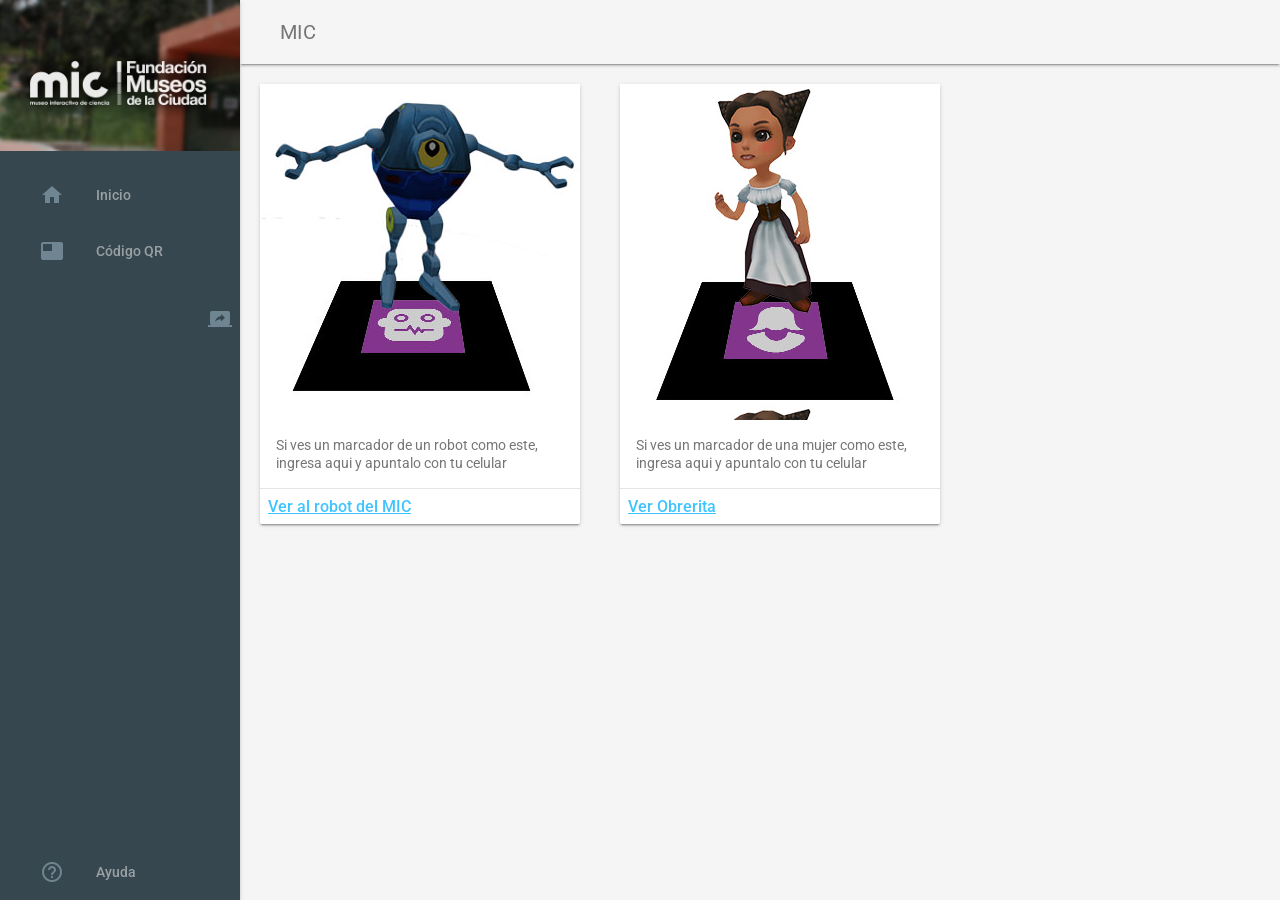
==== commit a9a4f4c3: "Update ar.html" ====
--- a/www/ar.html
+++ b/www/ar.html
@@ -100,7 +100,7 @@
         <nav class="demo-navigation mdl-navigation mdl-color--blue-grey-800">
           <a class="mdl-navigation__link" href="index.html"><i class="mdl-color-text--blue-grey-400 material-icons" role="presentation">home</i>Inicio</a>
           <a class="mdl-navigation__link" href="qrcode.html"><i class="mdl-color-text--blue-grey-400 material-icons" role="presentation">featured_video</i>Código QR</a>
-          <a class="mdl-navigation__link" href="ar_scanner.html"><i class="mdl-color-text--blue-grey-400 material-icons" role="presentation">mobile_screen_share</i>Realidad aumentada</a>
+          <a class="mdl-navigation__link" href="ar.html"><i class="mdl-color-text--blue-grey-400 material-icons" role="presentation">mobile_screen_share</i>Realidad aumentada</a>
           
           <div class="mdl-layout-spacer"></div>
           <a class="mdl-navigation__link" href="ayuda.html"><i class="mdl-color-text--blue-grey-400 material-icons" role="presentation">help_outline</i>Ayuda<span class="visuallyhidden">Help</span></a>
@@ -118,9 +118,10 @@
             Si ves un marcador de un robot como este, ingresa aqui y apuntalo con tu celular  
           </div>
           <div class="mdl-card__actions mdl-card--border">
-            <a class="mdl-button mdl-button--colored mdl-js-button mdl-js-ripple-effect" href="ar_scanner.html">
+            <!-- <a class="mdl-button mdl-button--colored mdl-js-button mdl-js-ripple-effect" href="ar_scanner.html?scene=robot">  
               Ver al robot del MIC
-            </a>
+            </a> -->
+		  <a href="#" onclick="window.open('https://www.planagencia.com/mic/ar/robot.html', '_system');"> Ver al robot del MIC</a>
           </div>
         </div>
         <!-- begin marker 2 -->
@@ -134,9 +135,10 @@
             Si ves un marcador de una mujer como este, ingresa aqui y apuntalo con tu celular
           </div>
           <div class="mdl-card__actions mdl-card--border">
-            <a class="mdl-button mdl-button--colored mdl-js-button mdl-js-ripple-effect" href="ar_scanner.html">
+            <!-- <a class="mdl-button mdl-button--colored mdl-js-button mdl-js-ripple-effect" href="ar_scanner.html?scene=obrera">
               Ver Obrerita
-            </a>
+            </a> -->
+		<a href="#" onclick="window.open('https://www.planagencia.com/mic/ar/obrera.html', '_system');"> Ver Obrerita</a>
           </div>
         </div>   
         <!-- end markers --> 
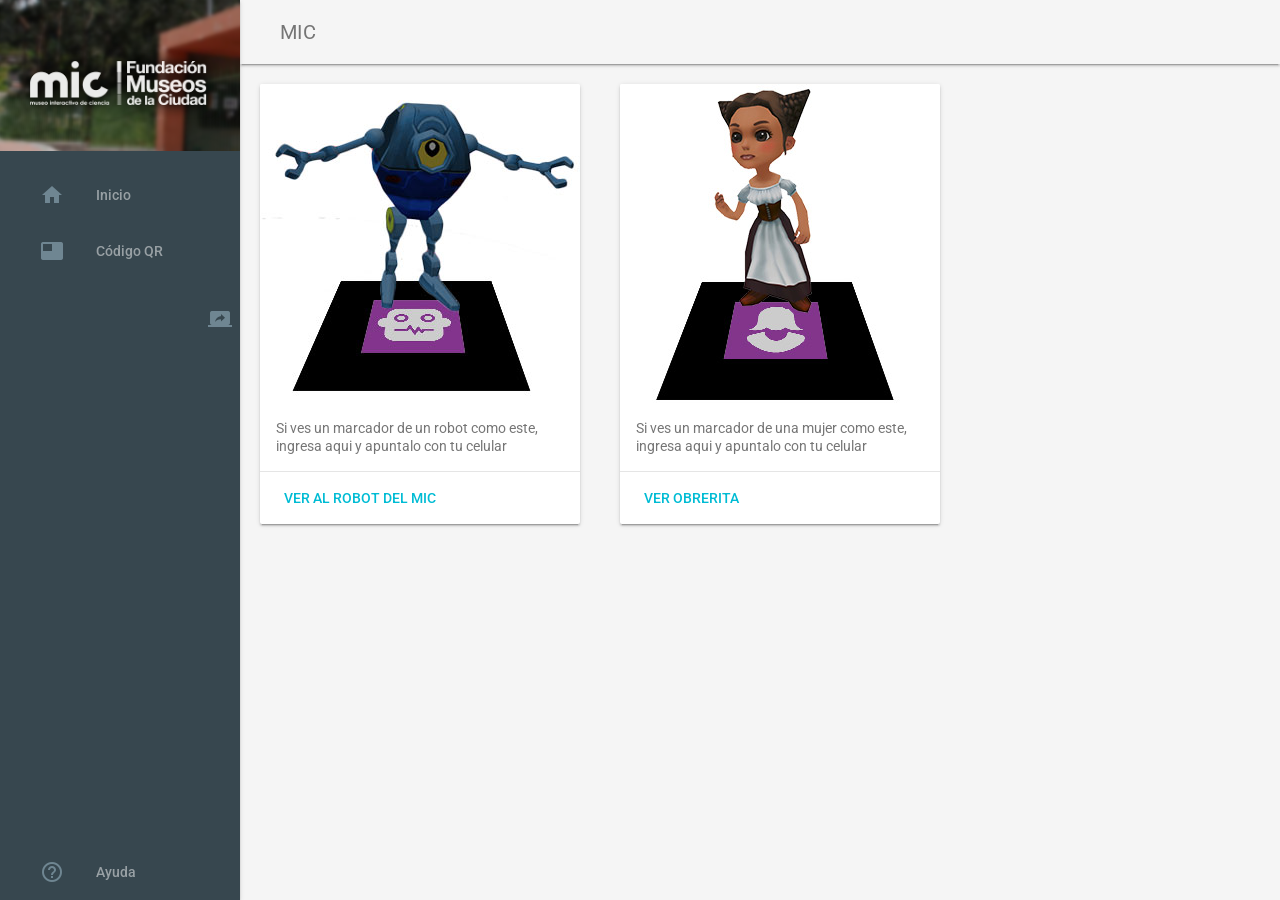
==== commit 0c417512: "Add files via upload" ====
--- a/www/ar.html
+++ b/www/ar.html
@@ -118,10 +118,9 @@
             Si ves un marcador de un robot como este, ingresa aqui y apuntalo con tu celular  
           </div>
           <div class="mdl-card__actions mdl-card--border">
-            <!-- <a class="mdl-button mdl-button--colored mdl-js-button mdl-js-ripple-effect" href="ar_scanner.html?scene=robot">  
+            <a class="mdl-button mdl-button--colored mdl-js-button mdl-js-ripple-effect" href="ar_scanner.html?scene=robot">
               Ver al robot del MIC
-            </a> -->
-		  <a href="#" onclick="window.open('https://www.planagencia.com/mic/ar/robot.html', '_system');"> Ver al robot del MIC</a>
+            </a>
           </div>
         </div>
         <!-- begin marker 2 -->
@@ -135,10 +134,9 @@
             Si ves un marcador de una mujer como este, ingresa aqui y apuntalo con tu celular
           </div>
           <div class="mdl-card__actions mdl-card--border">
-            <!-- <a class="mdl-button mdl-button--colored mdl-js-button mdl-js-ripple-effect" href="ar_scanner.html?scene=obrera">
+            <a class="mdl-button mdl-button--colored mdl-js-button mdl-js-ripple-effect" href="ar_scanner.html?scene=obrera">
               Ver Obrerita
-            </a> -->
-		<a href="#" onclick="window.open('https://www.planagencia.com/mic/ar/obrera.html', '_system');"> Ver Obrerita</a>
+            </a>
           </div>
         </div>   
         <!-- end markers --> 
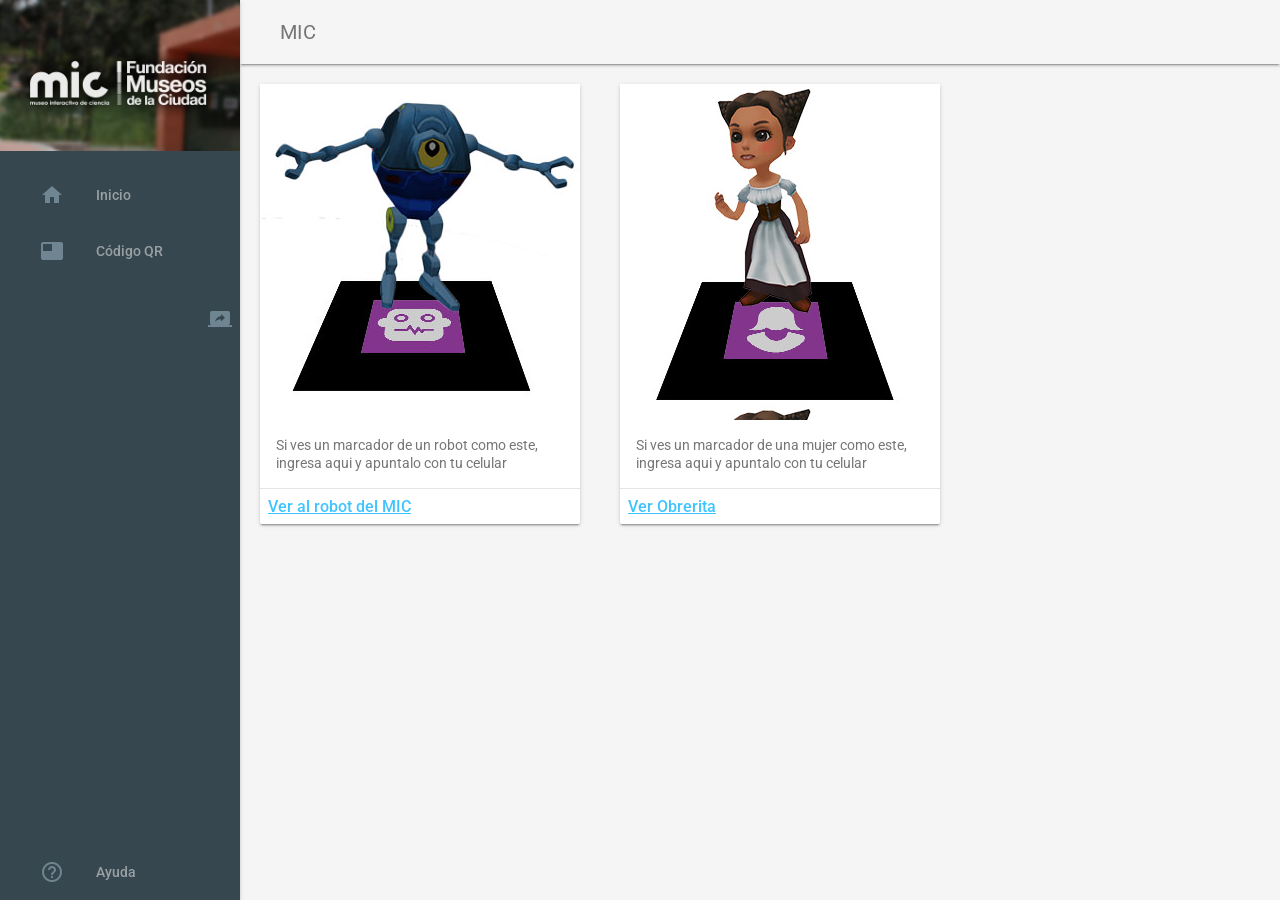
==== commit df72524b: "Add files via upload" ====
--- a/www/ar.html
+++ b/www/ar.html
@@ -2,13 +2,10 @@
 <!--
   Material Design Lite
   Copyright 2015 Google Inc. All rights reserved.
-
   Licensed under the Apache License, Version 2.0 (the "License");
   you may not use this file except in compliance with the License.
   You may obtain a copy of the License at
-
       https://www.apache.org/licenses/LICENSE-2.0
-
   Unless required by applicable law or agreed to in writing, software
   distributed under the License is distributed on an "AS IS" BASIS,
   WITHOUT WARRANTIES OR CONDITIONS OF ANY KIND, either express or implied.
@@ -59,7 +56,6 @@
       z-index: 900;
     }
 	
-
 .demo-card-square.mdl-card {
   width: 320px;
   height: 440px;
@@ -76,8 +72,6 @@
   background:
     url('img/obrera.jpg') ;
 }
-
-
     </style>
     
    <script type="text/javascript" src="js/checkConnection.js"></script>
@@ -117,10 +111,8 @@
           <div class="mdl-card__supporting-text">
             Si ves un marcador de un robot como este, ingresa aqui y apuntalo con tu celular  
           </div>
-          <div class="mdl-card__actions mdl-card--border">
-            <a class="mdl-button mdl-button--colored mdl-js-button mdl-js-ripple-effect" href="ar_scanner.html?scene=robot">
-              Ver al robot del MIC
-            </a>
+          <div class="mdl-card__actions mdl-card--border">            
+		  <a href="#" onclick="window.open('https://www.planagencia.com/mic/ar/robot.html', '_system');"> Ver al robot del MIC</a>
           </div>
         </div>
         <!-- begin marker 2 -->
@@ -133,10 +125,8 @@
           <div class="mdl-card__supporting-text">
             Si ves un marcador de una mujer como este, ingresa aqui y apuntalo con tu celular
           </div>
-          <div class="mdl-card__actions mdl-card--border">
-            <a class="mdl-button mdl-button--colored mdl-js-button mdl-js-ripple-effect" href="ar_scanner.html?scene=obrera">
-              Ver Obrerita
-            </a>
+          <div class="mdl-card__actions mdl-card--border">           
+		<a href="#" onclick="window.open('https://www.planagencia.com/mic/ar/obrera.html', '_system');"> Ver Obrerita</a>
           </div>
         </div>   
         <!-- end markers --> 
@@ -146,4 +136,4 @@
     <script type="text/javascript" src="cordova.js"></script>
     <script src="js/material.min.js"></script>
   </body>
-</html>
+</html>
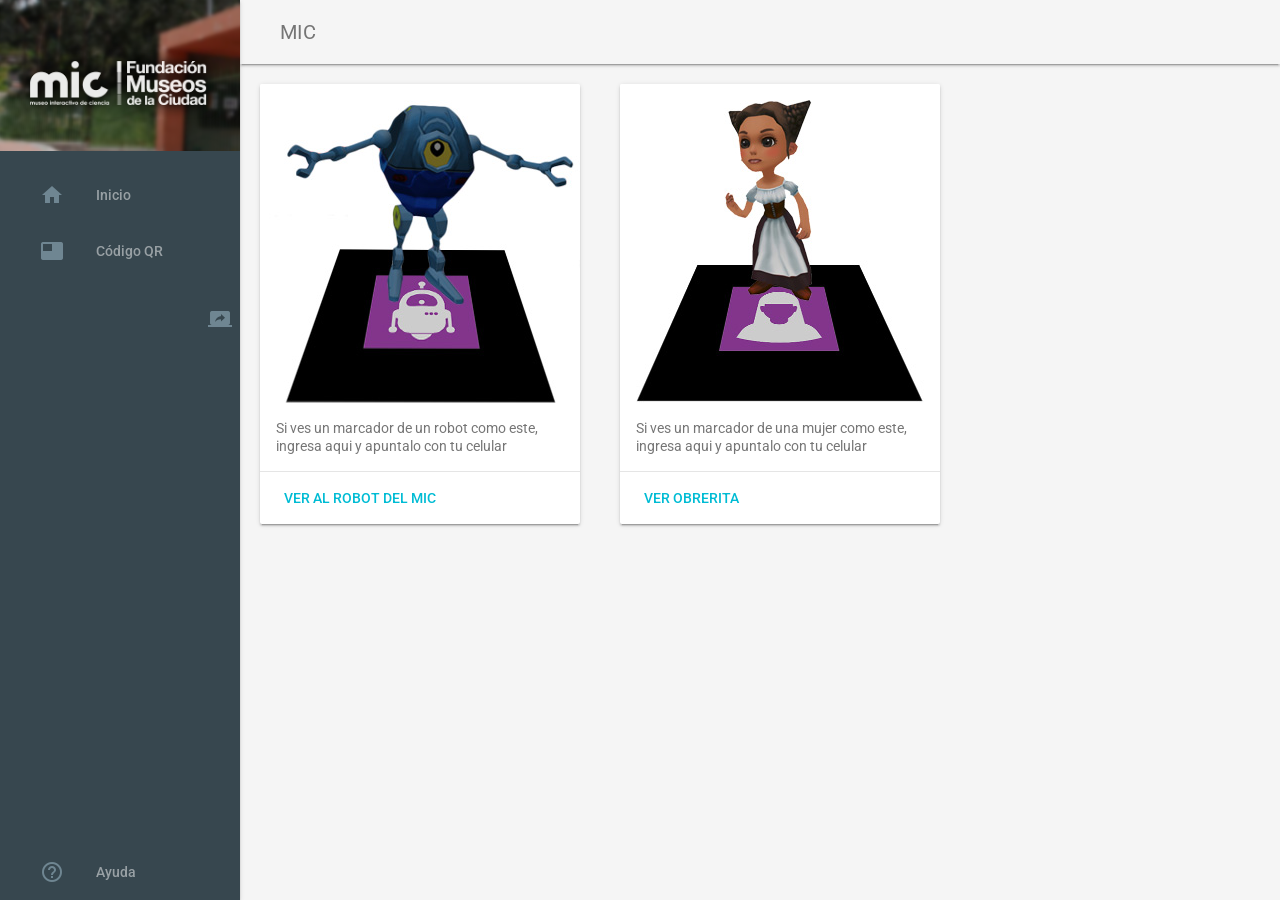
==== commit 48875491: "Add files via upload" ====
--- a/www/ar.html
+++ b/www/ar.html
@@ -2,10 +2,13 @@
 <!--
   Material Design Lite
   Copyright 2015 Google Inc. All rights reserved.
+
   Licensed under the Apache License, Version 2.0 (the "License");
   you may not use this file except in compliance with the License.
   You may obtain a copy of the License at
+
       https://www.apache.org/licenses/LICENSE-2.0
+
   Unless required by applicable law or agreed to in writing, software
   distributed under the License is distributed on an "AS IS" BASIS,
   WITHOUT WARRANTIES OR CONDITIONS OF ANY KIND, either express or implied.
@@ -56,6 +59,7 @@
       z-index: 900;
     }
 	
+
 .demo-card-square.mdl-card {
   width: 320px;
   height: 440px;
@@ -72,6 +76,8 @@
   background:
     url('img/obrera.jpg') ;
 }
+
+
     </style>
     
    <script type="text/javascript" src="js/checkConnection.js"></script>
@@ -111,8 +117,10 @@
           <div class="mdl-card__supporting-text">
             Si ves un marcador de un robot como este, ingresa aqui y apuntalo con tu celular  
           </div>
-          <div class="mdl-card__actions mdl-card--border">            
-		  <a href="#" onclick="window.open('https://www.planagencia.com/mic/ar/robot.html', '_system');"> Ver al robot del MIC</a>
+          <div class="mdl-card__actions mdl-card--border">
+            <a class="mdl-button mdl-button--colored mdl-js-button mdl-js-ripple-effect" href="ar_scanner.html?scene=robot">
+              Ver al robot del MIC
+            </a>
           </div>
         </div>
         <!-- begin marker 2 -->
@@ -125,8 +133,10 @@
           <div class="mdl-card__supporting-text">
             Si ves un marcador de una mujer como este, ingresa aqui y apuntalo con tu celular
           </div>
-          <div class="mdl-card__actions mdl-card--border">           
-		<a href="#" onclick="window.open('https://www.planagencia.com/mic/ar/obrera.html', '_system');"> Ver Obrerita</a>
+          <div class="mdl-card__actions mdl-card--border">
+            <a class="mdl-button mdl-button--colored mdl-js-button mdl-js-ripple-effect" href="ar_scanner.html?scene=obrera">
+              Ver Obrerita
+            </a>
           </div>
         </div>   
         <!-- end markers --> 
@@ -136,4 +146,4 @@
     <script type="text/javascript" src="cordova.js"></script>
     <script src="js/material.min.js"></script>
   </body>
-</html>+</html>
